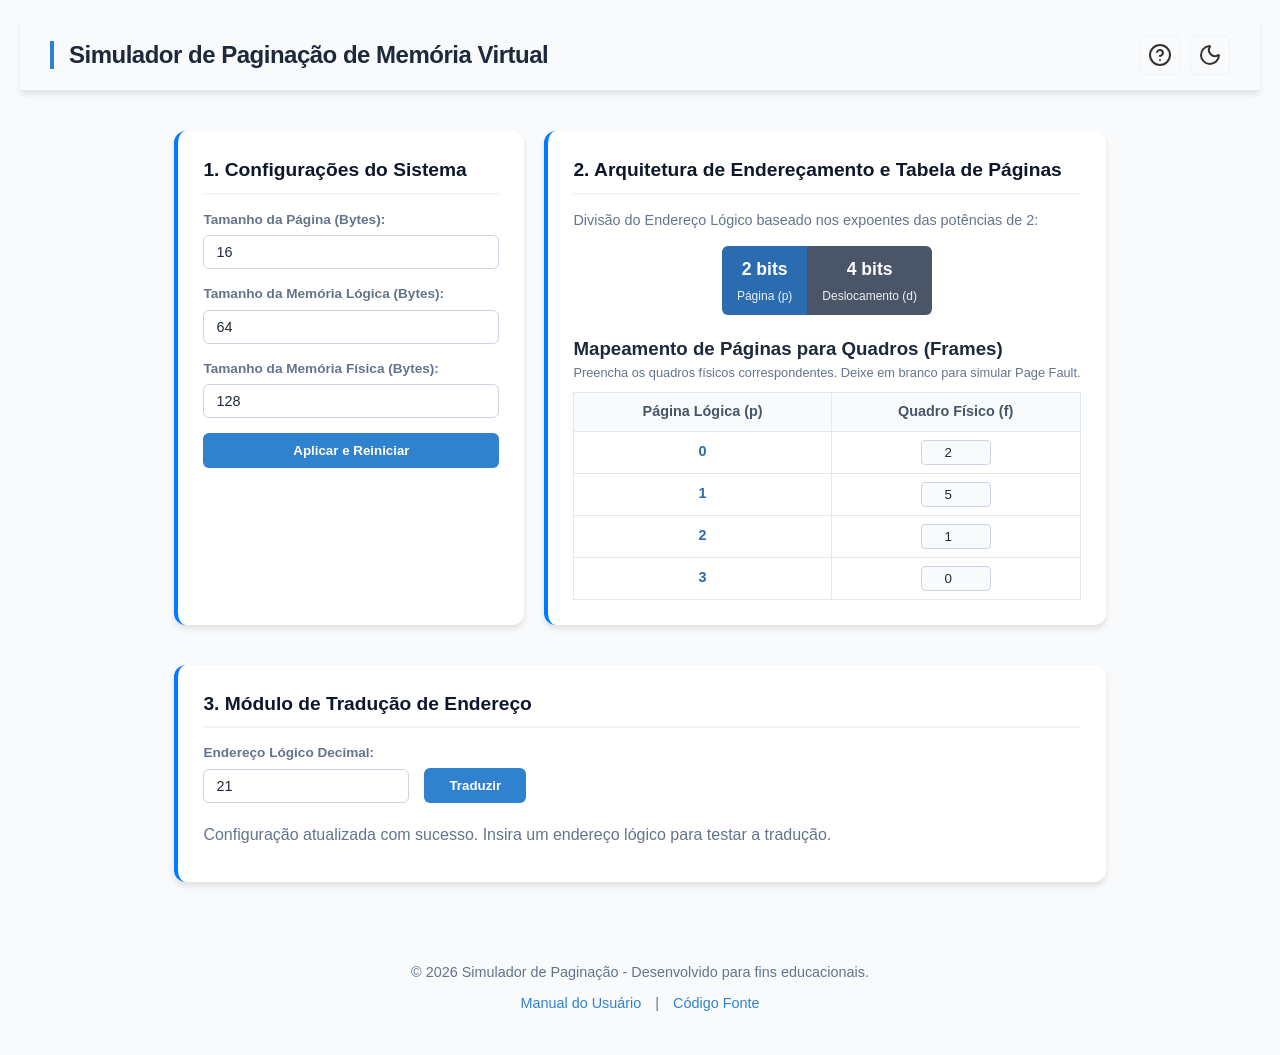
==== src/index.html @ 663d2875 "Melhorias visuais" ====
<!doctype html>
<html lang="pt-BR">
  <head>
    <meta charset="UTF-8" />
    <meta name="viewport" content="width=device-width, initial-scale=1.0" />
    <title>Simulador de Paginação de Memória Virtual</title>
    <link rel="stylesheet" href="style.css" />
  </head>
  <body>
    <header>
      <h1>Simulador de Paginação de Memória Virtual</h1>

      <div class="theme-toggle-container">
        <a href="ajuda.html" class="btn-theme" title="Como Funciona?">
          <svg
            xmlns="http://www.w3.org/2000/svg"
            width="24"
            height="24"
            viewBox="0 0 24 24"
            fill="none"
            stroke="currentColor"
            stroke-width="2"
            stroke-linecap="round"
            stroke-linejoin="round"
          >
            <circle cx="12" cy="12" r="10" />
            <path d="M9.09 9a3 3 0 0 1 5.83 1c0 2-3 3-3 3" />
            <path d="M12 17h.01" />
          </svg>
        </a>
        <button
          class="btn btn-theme"
          id="themeToggleBtn"
          onclick="toggleTheme()"
        >
          <svg
            xmlns="http://www.w3.org/2000/svg"
            width="24"
            height="24"
            viewBox="0 0 24 24"
            fill="none"
            stroke="currentColor"
            stroke-width="2"
            stroke-linecap="round"
            stroke-linejoin="round"
            class="lucide lucide-moon"
          >
            <path
              d="M20.985 12.486a9 9 0 1 1-9.473-9.472c.405-.022.617.46.402.803a6 6 0 0 0 8.268 8.268c.344-.215.825-.004.803.401"
            />
          </svg>
        </button>
      </div>
    </header>
    <div class="dashboard">
      <div class="card">
        <h2>1. Configurações do Sistema</h2>
        <div id="config-error" class="alert-error"></div>

        <div class="form-group">
          <label for="pageSize">Tamanho da Página (Bytes):</label>
          <input type="number" id="pageSize" value="16" />
        </div>
        <div class="form-group">
          <label for="logicSize">Tamanho da Memória Lógica (Bytes):</label>
          <input type="number" id="logicSize" value="64" />
        </div>
        <div class="form-group">
          <label for="physicalSize">Tamanho da Memória Física (Bytes):</label>
          <input type="number" id="physicalSize" value="128" />
        </div>
        <button class="btn" onclick="atualizarConfiguracoes()">
          Aplicar e Reiniciar
        </button>
      </div>

      <div class="card">
        <h2>2. Arquitetura de Endereçamento e Tabela de Páginas</h2>
        <p class="card-subtitle">
          Divisão do Endereço Lógico baseado nos expoentes das potências de 2:
        </p>

        <div class="bit-box-container">
          <div class="bit-chunk chunk-p" id="box-bits-p">
            <span id="label-bits-p">-</span> bits
            <span class="bit-label">Página (p)</span>
          </div>
          <div class="bit-chunk chunk-d" id="box-bits-d">
            <span id="label-bits-d">-</span> bits
            <span class="bit-label">Deslocamento (d)</span>
          </div>
        </div>

        <div class="table-container">
          <h3>Mapeamento de Páginas para Quadros (Frames)</h3>
          <p class="card-subtitle-small">
            Preencha os quadros físicos correspondentes. Deixe em branco para
            simular Page Fault.
          </p>
          <table id="page-table">
            <thead>
              <tr>
                <th>Página Lógica (p)</th>
                <th>Quadro Físico (f)</th>
              </tr>
            </thead>
            <tbody></tbody>
          </table>
        </div>
      </div>

      <div class="card full-width">
        <h2>3. Módulo de Tradução de Endereço</h2>
        <div class="translation-trigger">
          <div class="form-group mb-0">
            <label for="logicalAddressInput">Endereço Lógico Decimal:</label>
            <input type="number" id="logicalAddressInput" value="21" />
          </div>
          <button class="btn btn-auto" onclick="traduzirEndereco()">
            Traduzir
          </button>
        </div>

        <div id="translation-output">
          <p class="text-muted">
            Insira um endereço acima e clique em Traduzir para ver o fluxo passo
            a passo.
          </p>
        </div>
      </div>
    </div>

    <script src="app.js"></script>

    <script>
      function toggleTheme() {
        const body = document.body;
        const btn = document.getElementById("themeToggleBtn");

        body.classList.toggle("dark-mode");

        if (body.classList.contains("dark-mode")) {
          btn.innerHTML =
            '<svg xmlns="http://www.w3.org/2000/svg" width="24" height="24" viewBox="0 0 24 24" fill="none" stroke="currentColor" stroke-width="2" stroke-linecap="round" stroke-linejoin="round" class="lucide lucide-sun-icon lucide-sun"><circle cx="12" cy="12" r="4" /><path d="M12 2v2" /><path d="M12 20v2" /><path d="m4.93 4.93 1.41 1.41" /><path d="m17.66 17.66 1.41 1.41" /><path d="M2 12h2" /><path d="M20 12h2" /><path d="m6.34 17.66-1.41 1.41" /><path d="m19.07 4.93-1.41 1.41" /></svg>';
        } else {
          btn.innerHTML =
            '<svg xmlns="http://www.w3.org/2000/svg" width="24" height="24" viewBox="0 0 24 24" fill="none" stroke="currentColor" stroke-width="2" stroke-linecap="round" stroke-linejoin="round" class="lucide lucide-moon-icon lucide-moon"><path d="M20.985 12.486a9 9 0 1 1-9.473-9.472c.405-.022.617.46.402.803a6 6 0 0 0 8.268 8.268c.344-.215.825-.004.803.401" /></svg>';
        }
      }
    </script>
    <footer>
      <p>
        &copy; 2026 Simulador de Paginação - Desenvolvido para fins
        educacionais.
      </p>
      <div class="footer-links">
        <a href="ajuda.html">Manual do Usuário</a>
        <span>|</span>
        <a target="_blank" href="https://github.com/izalouyza/SimuladorMemoria"
          >Código Fonte</a
        >
      </div>
    </footer>
  </body>
</html>
---- src/style.css ----
:root {
  --bg-color: #f8fafc;
  --card-bg: #ffffff;
  --text-main: #1e293b;
  --text-muted: #64748b;
  --accent-color: #007bff;

  --logic-color: #2b6cb0;
  --physical-color: #2f855a;
  --offset-color: #4a5568;

  --border-radius: 8px;
  --border-style: 1px solid #e2e8f0;

  --header-title: #0f172a;
  --card-header-border: #f1f5f9;
  --input-border: #cbd5e1;
  --th-bg: #f8fafc;
  --th-text: #475569;
  --binary-bg: #f1f5f9;
  --btn-bg: #3182ce;
  --btn-hover: #2b6cb0;
  --btn-text: #ffffff;
}

body.dark-mode {
  --bg-color: #0b0f17;
  --card-bg: #141b27;
  --text-main: #cbd5e1;
  --text-muted: #64748b;
  --border-style: 1px solid #1e293b;

  --header-title: #e2e8f0;
  --card-header-border: #1e293b;
  --input-border: #2d3748;
  --th-bg: #141b27;
  --th-text: #64748b;
  --binary-bg: #0b0f17;

  --btn-bg: #2b6cb0;
  --btn-hover: #2c5282;
  --btn-text: #ffffff;

  --logic-color: #4a7bb0;
  --physical-color: #417a5a;
  --offset-color: #718096;
}

* {
  box-sizing: border-box;
  margin: 0;
  padding: 0;
  font-family: "Segoe UI", Tahoma, Geneva, Verdana, sans-serif;
  transition:
    background-color 0.3s ease,
    color 0.3s ease,
    border-color 0.3s ease;
}

body {
  background-color: var(--bg-color);
  color: var(--text-main);
  padding: 20px;
  line-height: 1.5;
}

header {
  display: flex;
  justify-content: space-between;
  align-items: center;
  padding: 15px 30px;
  background-color: #0b0f17;
  border-bottom: 2px solid var(--border-color);
  box-shadow: 0 4px 6px -1px rgba(0, 0, 0, 0.1);
  position: sticky;
  top: 0;
  z-index: 1000;
  margin-bottom: 40px;
}

header h1 {
  margin: 0;
  font-size: 1.5rem;
  color: var(--text-main);
  white-space: nowrap;

  border-left: 4px solid var(--btn-bg);
  padding-left: 15px;
}
body:not(.dark-mode) header {
  background-color: #f8fafc;
  border-bottom: 1px solid rgba(0, 0, 0, 0.08);
}

h1 {
  font-size: 1.8rem;
  font-weight: 700;
  color: var(--header-title);
  margin: 0;
  letter-spacing: -0.5px;
  line-height: 1.2;
}

header p {
  color: var(--text-muted);
  font-size: 0.95rem;
}

.theme-toggle-container {
  margin: 0;
  display: flex;
  align-items: center;
}

.btn-theme {
  width: auto !important;
  background-color: #f8fafc !important;
  border: 1px solid #f0f2f4 !important;
  color: #333333 !important;
  padding: 8px;
  border-radius: 6px;
  cursor: pointer;
  display: flex;
  align-items: center;
  justify-content: center;
}

.btn-theme:hover {
  background-color: #f1f5f9 !important;
  border-color: #94a3b8 !important;
  color: #1e293b !important;
}

body.dark-mode .btn-theme {
  background-color: transparent !important;
  border: var(--border-style) !important;
  color: var(--text-main) !important;
}

body.dark-mode .btn-theme:hover {
  background-color: rgba(255, 255, 255, 0.1) !important;
  border-color: var(--text-muted) !important;
}

.dashboard {
  display: grid;
  grid-template-columns: 1fr;
  gap: 20px;
  max-width: 1300px;
  margin: 0 auto;
}

@media (min-width: 900px) {
  .dashboard {
    grid-template-columns: 350px 1fr;
  }
  .full-width {
    grid-column: span 2;
  }
}

.card {
  background: var(--card-bg);
  padding: 25px;
  border-radius: 12px;
  margin-bottom: 20px;
  box-shadow: 0 4px 6px rgba(0, 0, 0, 0.1);
  border-left: 4px solid var(--accent-color);
}
.card:hover {
  box-shadow: 0 8px 15px rgba(0, 0, 0, 0.1);
}

.card h2 {
  font-size: 1.2rem;
  margin-bottom: 15px;
  color: var(--header-title);
  border-bottom: 2px solid var(--card-header-border);
  padding-bottom: 8px;
}

.card-subtitle {
  font-size: 0.9rem;
  color: var(--text-muted);
  margin-bottom: 10px;
}

.card-subtitle-small {
  font-size: 0.8rem;
  color: var(--text-muted);
  margin-bottom: 8px;
}

.form-group {
  margin-bottom: 15px;
}

.form-group label {
  display: block;
  font-weight: 600;
  font-size: 0.85rem;
  margin-bottom: 5px;
  color: var(--text-muted);
}

.form-group input {
  width: 100%;
  padding: 8px 12px;
  border: 1px solid var(--input-border);
  background-color: var(--card-bg);
  color: var(--text-main);
  border-radius: 6px;
  font-size: 0.9rem;
}

.mb-0 {
  margin-bottom: 0;
}

.btn {
  display: inline-block;
  width: 100%;
  background-color: var(--btn-bg);
  color: var(--btn-text);
  padding: 10px;
  border: none;
  border-radius: 6px;
  font-weight: 600;
  cursor: pointer;
  transition: background 0.2s;
  text-align: center;
}

.btn:hover {
  background-color: var(--btn-hover);
}

.btn-auto {
  width: auto;
  padding: 10px 25px;
}

.bit-box-container {
  display: flex;
  justify-content: center;
  align-items: center;
  margin: 15px 0;
  font-family: monospace;
}

.bit-chunk {
  padding: 10px 15px;
  color: white;
  font-weight: bold;
  text-align: center;
  font-size: 1.1rem;
}

.chunk-p {
  background-color: var(--logic-color);
  border-radius: 6px 0 0 6px;
}

.chunk-d {
  background-color: var(--offset-color);
  border-radius: 0 6px 6px 0;
}

.bit-label {
  font-size: 0.75rem;
  display: block;
  margin-top: 4px;
  font-weight: normal;
  opacity: 0.9;
}

.table-container {
  margin-top: 20px;
}

table {
  width: 100%;
  border-collapse: collapse;
  margin-top: 10px;
  font-size: 0.9rem;
}

th,
td {
  border: var(--border-style);
  padding: 8px 12px;
  text-align: center;
}

th {
  background-color: var(--th-bg);
  color: var(--th-text);
  font-weight: 600;
}

.input-frame {
  width: 70px;
  padding: 4px;
  text-align: center;
  border: 1px solid var(--input-border);
  background-color: var(--bg-color);
  color: var(--text-main);
  border-radius: 4px;
}

.translation-trigger {
  display: flex;
  gap: 15px;
  align-items: flex-end;
  margin-bottom: 20px;
  max-width: 500px;
}

.step {
  margin-bottom: 12px;
  padding-left: 15px;
  border-left: 3px solid var(--input-border);
}

.step-title {
  font-weight: 600;
  color: var(--header-title);
  margin-bottom: 2px;
}

.step-desc {
  font-size: 0.9rem;
  color: var(--text-muted);
}

.highlight-p {
  color: var(--logic-color);
  font-weight: bold;
}

.highlight-d {
  color: var(--offset-color);
  font-weight: bold;
}

.highlight-f {
  color: var(--physical-color);
  font-weight: bold;
}

.binary-display {
  font-family: monospace;
  letter-spacing: 2px;
  font-size: 1.2rem;
  background: var(--binary-bg);
  padding: 8px;
  border-radius: 6px;
  display: inline-block;
  margin: 5px 0;
}

.alert-error {
  background-color: #fee2e2;
  color: #991b1b;
  padding: 10px;
  border-radius: 6px;
  margin-bottom: 15px;
  font-size: 0.85rem;
  display: none;
}

.text-muted {
  color: var(--text-muted);
}

.manual-title {
  text-align: center;
  font-size: 2rem;
  color: var(--header-title);
  margin-top: 20px;
  margin-bottom: 30px;
  padding-bottom: 10px;
  border-bottom: 3px solid var(--btn-bg);
  display: inline-block;
  width: 100%;
}

.manual-title::after {
  content: "";
  position: absolute;
  bottom: 0;
  left: 50%;
  transform: translateX(-50%);
  width: 80px;
  height: 4px;
  background-color: var(--btn-bg);
  border-radius: 2px;
}

.card ul,
.card ol {
  margin: 15px 0;
  padding-left: 25px;
}

.card li {
  margin-bottom: 10px;
  color: var(--text-main);
  line-height: 1.6;
}

.card li strong {
  color: var(--logic-color);
}

.card p {
  margin-bottom: 10px;
}

.theme-toggle-container {
  display: flex;
  gap: 10px;
  align-items: center;
}

.theme-toggle-container a.btn-theme,
.theme-toggle-container button.btn-theme {
  width: 40px !important;
  height: 40px !important;
  padding: 0 !important;
  display: flex;
  align-items: center;
  justify-content: center;
  border-radius: 6px;
  cursor: pointer;
  background-color: #f0f2f4;
  border: 1px solid #cbd5e1;
  color: #333333;
  transition: all 0.2s;
}

.theme-toggle-container a.btn-theme:hover,
.theme-toggle-container button.btn-theme:hover {
  background-color: #e2e8f0;
  border-color: #94a3b8;
}

body.dark-mode .theme-toggle-container a.btn-theme,
body.dark-mode .theme-toggle-container button.btn-theme {
  background-color: transparent;
  border: 1px solid #1e293b;
  color: #cbd5e1;
}

footer {
  margin-top: 40px;
  padding: 20px;
  text-align: center;
  border-top: 1px solid var(--border-color);
  color: var(--text-muted);
  font-size: 0.9rem;
}

.footer-links {
  margin-top: 10px;
}

.footer-links a {
  color: var(--btn-bg);
  text-decoration: none;
  margin: 0 10px;
}

.footer-links a:hover {
  text-decoration: underline;
}

body {
  display: flex;
  flex-direction: column;
  min-height: 100vh;
}

.dashboard {
  flex: 1;
}
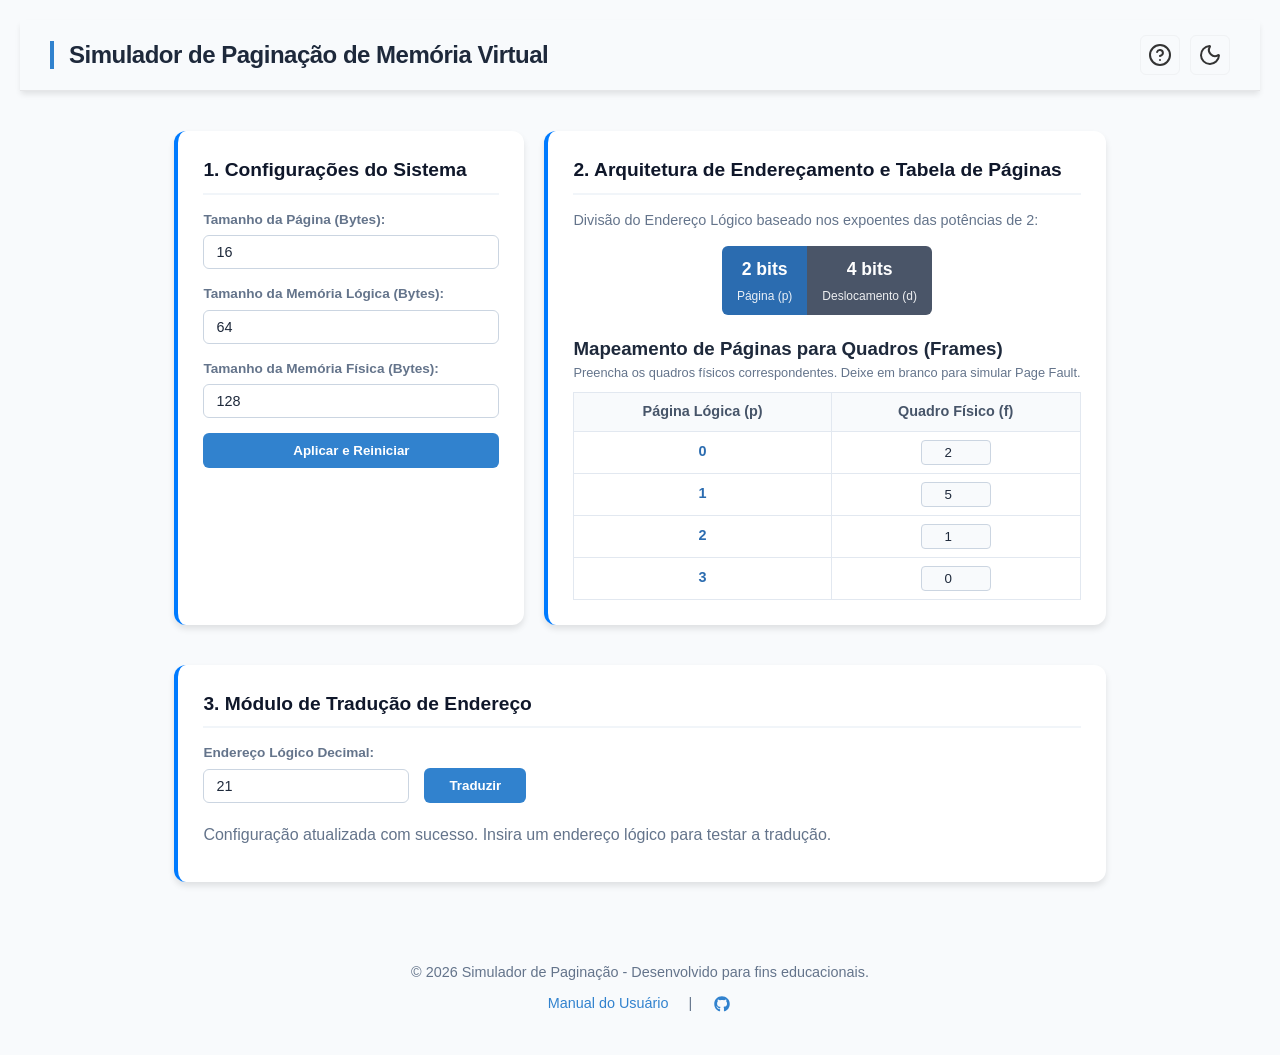
==== commit 030c547a: "Organiza o código e adiciona svg para o github" ====
--- a/src/index.html
+++ b/src/index.html
@@ -132,22 +132,33 @@
 
     <script src="app.js"></script>
 
-    <script>
-      function toggleTheme() {
-        const body = document.body;
-        const btn = document.getElementById("themeToggleBtn");
+   <script>
+  if (localStorage.getItem("dark-mode") === "true") {
+    document.body.classList.add("dark-mode");
+    updateButtonIcon(true);
+  }
 
-        body.classList.toggle("dark-mode");
+  function toggleTheme() {
+    const body = document.body;
+    body.classList.toggle("dark-mode");
 
-        if (body.classList.contains("dark-mode")) {
-          btn.innerHTML =
-            '<svg xmlns="http://www.w3.org/2000/svg" width="24" height="24" viewBox="0 0 24 24" fill="none" stroke="currentColor" stroke-width="2" stroke-linecap="round" stroke-linejoin="round" class="lucide lucide-sun-icon lucide-sun"><circle cx="12" cy="12" r="4" /><path d="M12 2v2" /><path d="M12 20v2" /><path d="m4.93 4.93 1.41 1.41" /><path d="m17.66 17.66 1.41 1.41" /><path d="M2 12h2" /><path d="M20 12h2" /><path d="m6.34 17.66-1.41 1.41" /><path d="m19.07 4.93-1.41 1.41" /></svg>';
-        } else {
-          btn.innerHTML =
-            '<svg xmlns="http://www.w3.org/2000/svg" width="24" height="24" viewBox="0 0 24 24" fill="none" stroke="currentColor" stroke-width="2" stroke-linecap="round" stroke-linejoin="round" class="lucide lucide-moon-icon lucide-moon"><path d="M20.985 12.486a9 9 0 1 1-9.473-9.472c.405-.022.617.46.402.803a6 6 0 0 0 8.268 8.268c.344-.215.825-.004.803.401" /></svg>';
-        }
-      }
-    </script>
+    const isDark = body.classList.contains("dark-mode");
+    localStorage.setItem("dark-mode", isDark);
+
+    updateButtonIcon(isDark);
+  }
+
+  function updateButtonIcon(isDark) {
+    const btn = document.getElementById("themeToggleBtn");
+    if (!btn) return; 
+
+    if (isDark) {
+      btn.innerHTML = '<svg xmlns="http://www.w3.org/2000/svg" width="24" height="24" viewBox="0 0 24 24" fill="none" stroke="currentColor" stroke-width="2" stroke-linecap="round" stroke-linejoin="round" class="lucide lucide-sun"><circle cx="12" cy="12" r="4" /><path d="M12 2v2" /><path d="M12 20v2" /><path d="m4.93 4.93 1.41 1.41" /><path d="m17.66 17.66 1.41 1.41" /><path d="M2 12h2" /><path d="M20 12h2" /><path d="m6.34 17.66-1.41 1.41" /><path d="m19.07 4.93-1.41 1.41" /></svg>';
+    } else {
+      btn.innerHTML = '<svg xmlns="http://www.w3.org/2000/svg" width="24" height="24" viewBox="0 0 24 24" fill="none" stroke="currentColor" stroke-width="2" stroke-linecap="round" stroke-linejoin="round" class="lucide lucide-moon"><path d="M20.985 12.486a9 9 0 1 1-9.473-9.472c.405-.022.617.46.402.803a6 6 0 0 0 8.268 8.268c.344-.215.825-.004.803.401" /></svg>';
+    }
+  }
+</script>
     <footer>
       <p>
         &copy; 2026 Simulador de Paginação - Desenvolvido para fins
@@ -157,7 +168,7 @@
         <a href="ajuda.html">Manual do Usuário</a>
         <span>|</span>
         <a target="_blank" href="https://github.com/izalouyza/SimuladorMemoria"
-          >Código Fonte</a
+          ><svg xmlns="http://www.w3.org/2000/svg" viewBox="0 0 640 640"><!--!Font Awesome Free v7.2.0 by @fontawesome - https://fontawesome.com License - https://fontawesome.com/license/free Copyright 2026 Fonticons, Inc.--><path d="M237.9 461.4C237.9 463.4 235.6 465 232.7 465C229.4 465.3 227.1 463.7 227.1 461.4C227.1 459.4 229.4 457.8 232.3 457.8C235.3 457.5 237.9 459.1 237.9 461.4zM206.8 456.9C206.1 458.9 208.1 461.2 211.1 461.8C213.7 462.8 216.7 461.8 217.3 459.8C217.9 457.8 216 455.5 213 454.6C210.4 453.9 207.5 454.9 206.8 456.9zM251 455.2C248.1 455.9 246.1 457.8 246.4 460.1C246.7 462.1 249.3 463.4 252.3 462.7C255.2 462 257.2 460.1 256.9 458.1C256.6 456.2 253.9 454.9 251 455.2zM316.8 72C178.1 72 72 177.3 72 316C72 426.9 141.8 521.8 241.5 555.2C254.3 557.5 258.8 549.6 258.8 543.1C258.8 536.9 258.5 502.7 258.5 481.7C258.5 481.7 188.5 496.7 173.8 451.9C173.8 451.9 162.4 422.8 146 415.3C146 415.3 123.1 399.6 147.6 399.9C147.6 399.9 172.5 401.9 186.2 425.7C208.1 464.3 244.8 453.2 259.1 446.6C261.4 430.6 267.9 419.5 275.1 412.9C219.2 406.7 162.8 398.6 162.8 302.4C162.8 274.9 170.4 261.1 186.4 243.5C183.8 237 175.3 210.2 189 175.6C209.9 169.1 258 202.6 258 202.6C278 197 299.5 194.1 320.8 194.1C342.1 194.1 363.6 197 383.6 202.6C383.6 202.6 431.7 169 452.6 175.6C466.3 210.3 457.8 237 455.2 243.5C471.2 261.2 481 275 481 302.4C481 398.9 422.1 406.6 366.2 412.9C375.4 420.8 383.2 435.8 383.2 459.3C383.2 493 382.9 534.7 382.9 542.9C382.9 549.4 387.5 557.3 400.2 555C500.2 521.8 568 426.9 568 316C568 177.3 455.5 72 316.8 72zM169.2 416.9C167.9 417.9 168.2 420.2 169.9 422.1C171.5 423.7 173.8 424.4 175.1 423.1C176.4 422.1 176.1 419.8 174.4 417.9C172.8 416.3 170.5 415.6 169.2 416.9zM158.4 408.8C157.7 410.1 158.7 411.7 160.7 412.7C162.3 413.7 164.3 413.4 165 412C165.7 410.7 164.7 409.1 162.7 408.1C160.7 407.5 159.1 407.8 158.4 408.8zM190.8 444.4C189.2 445.7 189.8 448.7 192.1 450.6C194.4 452.9 197.3 453.2 198.6 451.6C199.9 450.3 199.3 447.3 197.3 445.4C195.1 443.1 192.1 442.8 190.8 444.4zM179.4 429.7C177.8 430.7 177.8 433.3 179.4 435.6C181 437.9 183.7 438.9 185 437.9C186.6 436.6 186.6 434 185 431.7C183.6 429.4 181 428.4 179.4 429.7z"/></svg></a
         >
       </div>
     </footer>
--- a/src/style.css
+++ b/src/style.css
@@ -43,7 +43,7 @@
 
   --logic-color: #4a7bb0;
   --physical-color: #417a5a;
-  --offset-color: #718096;
+  --offset-color: #2a4167;
 }
 
 * {
@@ -380,21 +380,9 @@
   margin-top: 20px;
   margin-bottom: 30px;
   padding-bottom: 10px;
-  border-bottom: 3px solid var(--btn-bg);
+  border-bottom: 5px solid var(--btn-bg);
   display: inline-block;
   width: 100%;
-}
-
-.manual-title::after {
-  content: "";
-  position: absolute;
-  bottom: 0;
-  left: 50%;
-  transform: translateX(-50%);
-  width: 80px;
-  height: 4px;
-  background-color: var(--btn-bg);
-  border-radius: 2px;
 }
 
 .card ul,
@@ -484,3 +472,112 @@
 .dashboard {
   flex: 1;
 }
+
+.manual-layout {
+  max-width: 800px;
+  margin: 20px auto;
+  display: flex;
+  flex-direction: column;
+  gap: 20px;
+}
+
+@media (max-width: 768px) {
+  body {
+    padding: 10px;
+  }
+
+  header {
+    flex-direction: column !important;
+    gap: 15px !important;
+    padding: 15px !important;
+    text-align: center !important;
+  }
+
+  header h1 {
+    white-space: normal !important; /* Permite que o título quebre linha no celular */
+    font-size: 1.2rem !important;
+    border-left: none !important;
+    border-bottom: 3px solid var(--btn-bg) !important;
+    padding-left: 0 !important;
+    padding-bottom: 8px !important;
+  }
+
+  .dashboard {
+    display: flex;
+    flex-direction: column;
+    gap: 15px;
+  }
+
+  .card {
+    padding: 15px;
+    margin-bottom: 0;
+  }
+
+  .translation-trigger {
+    flex-direction: column;
+    align-items: stretch;
+    gap: 10px;
+    max-width: 100%;
+  }
+
+  .btn-auto {
+    width: 100%;
+  }
+
+  .table-container {
+    overflow-x: auto;
+    width: 100%;
+    -webkit-overflow-scrolling: touch;
+  }
+
+  .bit-box-container {
+    flex-wrap: wrap;
+  }
+
+  .bit-chunk {
+    flex: 1 1 120px;
+  }
+  
+  .chunk-p {
+    border-radius: 6px 6px 0 0;
+  }
+  
+  .chunk-d {
+    border-radius: 0 0 6px 6px;
+  }
+
+  .manual-layout {
+    padding: 0 15px !important;
+    margin-top: 10px !important;
+  }
+
+  .manual-title {
+    font-size: 1.6rem !important;
+    width: 100% !important;
+  }
+}
+
+.footer-links {
+  display: flex;
+  align-items: center;
+  justify-content: center;
+  gap: 10px;
+}
+
+.footer-links a {
+  display: inline-flex;
+  align-items: center;
+}
+
+.footer-links a svg {
+  width: 20px;
+  height: 20px;
+  fill: var(--btn-bg);
+  vertical-align: middle;
+  transition: transform 0.2s ease, fill 0.2s ease;
+}
+
+.footer-links a:hover svg {
+  fill: var(--btn-hover);
+  transform: scale(1.1);
+}
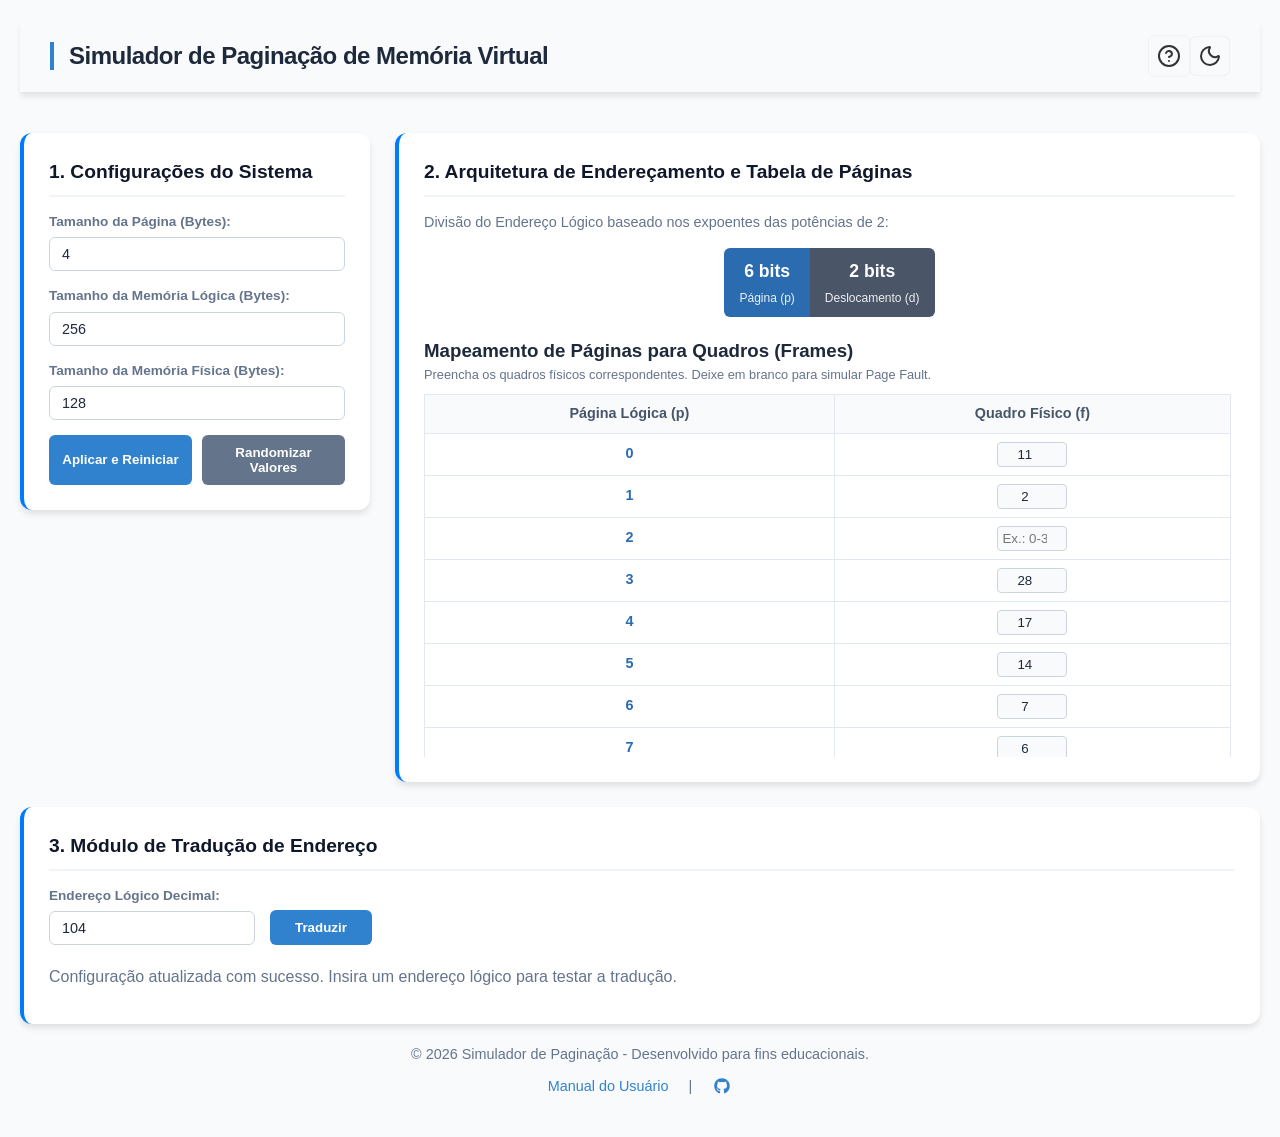
==== commit 43ed80a6: "Melhora visual" ====
--- a/src/index.html
+++ b/src/index.html
@@ -31,6 +31,7 @@
         <button
           class="btn btn-theme"
           id="themeToggleBtn"
+          title="Alternar Tema"
           onclick="toggleTheme()"
         >
           <svg
@@ -69,9 +70,14 @@
           <label for="physicalSize">Tamanho da Memória Física (Bytes):</label>
           <input type="number" id="physicalSize" value="128" />
         </div>
-        <button class="btn" onclick="atualizarConfiguracoes()">
-          Aplicar e Reiniciar
-        </button>
+        <div class="config-actions" style="display: flex; gap: 10px; margin-top: 15px;">
+  <button class="btn" onclick="atualizarConfiguracoes()" style="flex: 1; margin: 0;">
+    Aplicar e Reiniciar
+  </button>
+  <button class="btn btn-secondary" onclick="init()" style="flex: 1; margin: 0; background-color: #64748b;">
+    Randomizar Valores
+  </button>
+</div>
       </div>
 
       <div class="card">
--- a/src/style.css
+++ b/src/style.css
@@ -62,6 +62,9 @@
   color: var(--text-main);
   padding: 20px;
   line-height: 1.5;
+  display: flex;
+  flex-direction: column;
+  min-height: 100vh;
 }
 
 header {
@@ -83,10 +86,10 @@
   font-size: 1.5rem;
   color: var(--text-main);
   white-space: nowrap;
-
   border-left: 4px solid var(--btn-bg);
   padding-left: 15px;
 }
+
 body:not(.dark-mode) header {
   background-color: #f8fafc;
   border-bottom: 1px solid rgba(0, 0, 0, 0.08);
@@ -142,31 +145,25 @@
   border-color: var(--text-muted) !important;
 }
 
+/* Layout Estrutural Padrão (Mobile First) */
 .dashboard {
-  display: grid;
-  grid-template-columns: 1fr;
-  gap: 20px;
+  display: flex;
+  flex-direction: column;
+  gap: 25px;
   max-width: 1300px;
   margin: 0 auto;
-}
-
-@media (min-width: 900px) {
-  .dashboard {
-    grid-template-columns: 350px 1fr;
-  }
-  .full-width {
-    grid-column: span 2;
-  }
+  width: 100%;
 }
 
 .card {
   background: var(--card-bg);
   padding: 25px;
   border-radius: 12px;
-  margin-bottom: 20px;
   box-shadow: 0 4px 6px rgba(0, 0, 0, 0.1);
   border-left: 4px solid var(--accent-color);
-}
+  width: 100%;
+}
+
 .card:hover {
   box-shadow: 0 8px 15px rgba(0, 0, 0, 0.1);
 }
@@ -276,6 +273,9 @@
 
 .table-container {
   margin-top: 20px;
+  max-height: 420px; 
+  overflow-y: auto;   
+  padding-right: 4px;
 }
 
 table {
@@ -285,8 +285,7 @@
   font-size: 0.9rem;
 }
 
-th,
-td {
+th, td {
   border: var(--border-style);
   padding: 8px 12px;
   text-align: center;
@@ -296,6 +295,9 @@
   background-color: var(--th-bg);
   color: var(--th-text);
   font-weight: 600;
+  position: sticky; 
+  top: 0;
+  z-index: 10;
 }
 
 .input-frame {
@@ -385,8 +387,7 @@
   width: 100%;
 }
 
-.card ul,
-.card ol {
+.card ul, .card ol {
   margin: 15px 0;
   padding-left: 25px;
 }
@@ -405,13 +406,6 @@
   margin-bottom: 10px;
 }
 
-.theme-toggle-container {
-  display: flex;
-  gap: 10px;
-  align-items: center;
-}
-
-.theme-toggle-container a.btn-theme,
 .theme-toggle-container button.btn-theme {
   width: 40px !important;
   height: 40px !important;
@@ -427,13 +421,6 @@
   transition: all 0.2s;
 }
 
-.theme-toggle-container a.btn-theme:hover,
-.theme-toggle-container button.btn-theme:hover {
-  background-color: #e2e8f0;
-  border-color: #94a3b8;
-}
-
-body.dark-mode .theme-toggle-container a.btn-theme,
 body.dark-mode .theme-toggle-container button.btn-theme {
   background-color: transparent;
   border: 1px solid #1e293b;
@@ -441,130 +428,27 @@
 }
 
 footer {
-  margin-top: 40px;
+  margin-top: auto;
   padding: 20px;
   text-align: center;
   border-top: 1px solid var(--border-color);
   color: var(--text-muted);
   font-size: 0.9rem;
+  width: 100%;
 }
 
 .footer-links {
   margin-top: 10px;
+  display: flex;
+  align-items: center;
+  justify-content: center;
+  gap: 10px;
 }
 
 .footer-links a {
   color: var(--btn-bg);
   text-decoration: none;
   margin: 0 10px;
-}
-
-.footer-links a:hover {
-  text-decoration: underline;
-}
-
-body {
-  display: flex;
-  flex-direction: column;
-  min-height: 100vh;
-}
-
-.dashboard {
-  flex: 1;
-}
-
-.manual-layout {
-  max-width: 800px;
-  margin: 20px auto;
-  display: flex;
-  flex-direction: column;
-  gap: 20px;
-}
-
-@media (max-width: 768px) {
-  body {
-    padding: 10px;
-  }
-
-  header {
-    flex-direction: column !important;
-    gap: 15px !important;
-    padding: 15px !important;
-    text-align: center !important;
-  }
-
-  header h1 {
-    white-space: normal !important; /* Permite que o título quebre linha no celular */
-    font-size: 1.2rem !important;
-    border-left: none !important;
-    border-bottom: 3px solid var(--btn-bg) !important;
-    padding-left: 0 !important;
-    padding-bottom: 8px !important;
-  }
-
-  .dashboard {
-    display: flex;
-    flex-direction: column;
-    gap: 15px;
-  }
-
-  .card {
-    padding: 15px;
-    margin-bottom: 0;
-  }
-
-  .translation-trigger {
-    flex-direction: column;
-    align-items: stretch;
-    gap: 10px;
-    max-width: 100%;
-  }
-
-  .btn-auto {
-    width: 100%;
-  }
-
-  .table-container {
-    overflow-x: auto;
-    width: 100%;
-    -webkit-overflow-scrolling: touch;
-  }
-
-  .bit-box-container {
-    flex-wrap: wrap;
-  }
-
-  .bit-chunk {
-    flex: 1 1 120px;
-  }
-  
-  .chunk-p {
-    border-radius: 6px 6px 0 0;
-  }
-  
-  .chunk-d {
-    border-radius: 0 0 6px 6px;
-  }
-
-  .manual-layout {
-    padding: 0 15px !important;
-    margin-top: 10px !important;
-  }
-
-  .manual-title {
-    font-size: 1.6rem !important;
-    width: 100% !important;
-  }
-}
-
-.footer-links {
-  display: flex;
-  align-items: center;
-  justify-content: center;
-  gap: 10px;
-}
-
-.footer-links a {
   display: inline-flex;
   align-items: center;
 }
@@ -580,4 +464,128 @@
 .footer-links a:hover svg {
   fill: var(--btn-hover);
   transform: scale(1.1);
+}
+
+/* CORREÇÃO AQUI: Alinhando a largura do layout do Manual de Ajuda com a do Dashboard principal */
+.manual-layout {
+  max-width: 1300px; /* Alterado de 800px para 1300px para casar perfeito */
+  margin: 0 auto;
+  display: flex;
+  flex-direction: column;
+  gap: 25px;
+  width: 100%;
+}
+
+/* Customização de Scrollbar */
+.table-container::-webkit-scrollbar {
+  width: 8px;              
+  height: 8px;              
+}
+.table-container::-webkit-scrollbar-track {
+  background: var(--card-bg); 
+  border-radius: 10px;
+}
+.table-container::-webkit-scrollbar-thumb {
+  background-color: var(--input-border); 
+  border-radius: 10px;                  
+  border: 2px solid var(--card-bg);    
+}
+.table-container {
+  scrollbar-width: thin;
+  scrollbar-color: var(--input-border) var(--card-bg);
+}
+
+/* ==========================================================================
+   COMPUTADOR (ALINHAMENTO LADO A LADO CORRIGIDO EM >= 900px)
+   ========================================================================== */
+@media (min-width: 900px) {
+  .dashboard {
+    display: grid !important;
+    grid-template-columns: 350px 1fr !important;
+    gap: 25px !important;
+  }
+
+  .dashboard > .card:nth-child(1) {
+    grid-column: 1 !important;
+    grid-row: 1 !important;
+    align-self: start !important; 
+  }
+
+  .dashboard > .card:nth-child(2) {
+    grid-column: 2 !important;
+    grid-row: 1 !important;
+    width: 100% !important;
+  }
+
+  .dashboard > .card:nth-child(3) {
+    grid-column: 1 / span 2 !important;
+    grid-row: 2 !important;
+    width: 100% !important;
+  }
+}
+
+/* ==========================================================================
+   CELULAR (RESETS FLUIDOS - MOBILE < 768px)
+   ========================================================================== */
+@media (max-width: 768px) {
+  body {
+    padding: 10px;
+    display: block;
+    overflow-x: hidden;
+  }
+
+  header {
+    flex-direction: column !important;
+    gap: 15px !important;
+    padding: 15px !important;
+    text-align: center !important;
+  }
+
+  header h1 {
+    white-space: normal !important;
+    font-size: 1.2rem !important;
+    border-left: none !important;
+    border-bottom: 3px solid var(--btn-bg) !important;
+    padding-left: 0 !important;
+    padding-bottom: 8px !important;
+  }
+
+  .dashboard, .manual-layout {
+    display: flex !important;
+    flex-direction: column !important;
+    gap: 15px !important;
+    padding: 0 5px !important;
+  }
+
+  .card {
+    padding: 15px !important;
+    min-height: auto !important;
+  }
+
+  .translation-trigger {
+    flex-direction: column;
+    align-items: stretch;
+    gap: 10px;
+    max-width: 100%;
+  }
+
+  .table-container {
+    overflow-x: auto;
+    width: 100%;
+    -webkit-overflow-scrolling: touch;
+    max-height: none; 
+  }
+
+  .bit-box-container {
+    flex-wrap: wrap;
+  }
+  .bit-chunk {
+    flex: 1 1 120px;
+  }
+  .chunk-p { border-radius: 6px 6px 0 0; }
+  .chunk-d { border-radius: 0 0 6px 6px; }
+
+  .manual-title {
+    font-size: 1.6rem !important;
+  }
 }
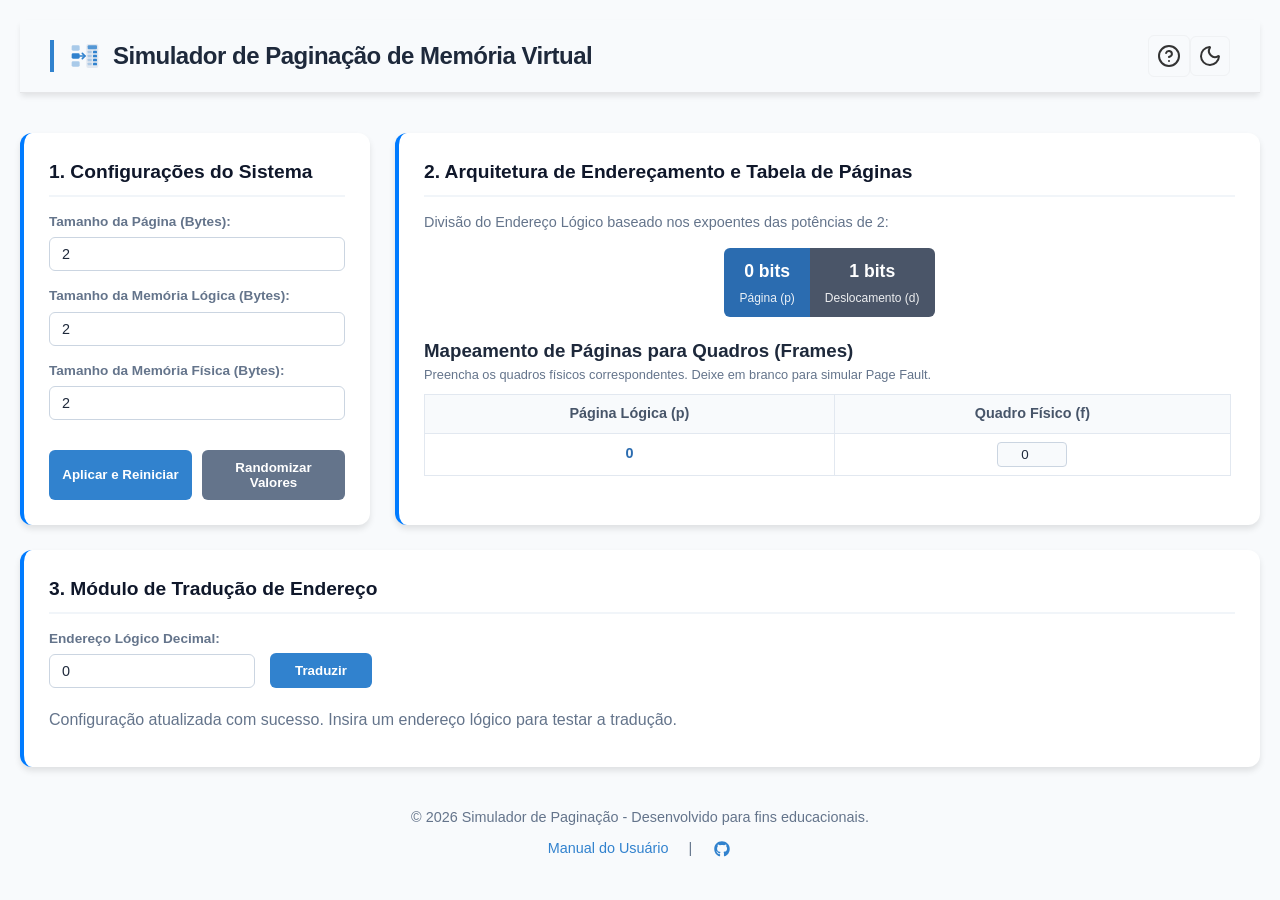
==== commit 1d7ddcd7: "Atualiza identidade visual, animações e manual do sistema" ====
--- a/src/index.html
+++ b/src/index.html
@@ -1,14 +1,57 @@
 <!doctype html>
 <html lang="pt-BR">
+ <!doctype html>
+<html lang="pt-BR">
   <head>
-    <meta charset="UTF-8" />
-    <meta name="viewport" content="width=device-width, initial-scale=1.0" />
-    <title>Simulador de Paginação de Memória Virtual</title>
-    <link rel="stylesheet" href="style.css" />
-  </head>
+  <meta charset="UTF-8" />
+  <meta name="viewport" content="width=device-width, initial-scale=1.0" />
+  <title>Simulador de Paginação de Memória Virtual</title>
+  
+  <link rel="stylesheet" href="style.css" />
+
+  <link rel="icon" type="image/svg+xml" href="data:image/svg+xml,%3Csvg xmlns='http://www.w3.org/2000/svg' viewBox='0 0 48 48' width='48' height='48'%3E%3Cstyle%3E:root%7B--icon-accent:%233182ce;--icon-muted:%23e2e8f0%7D@media(prefers-color-scheme:dark)%7B:root%7B--icon-accent:%2363b3ed;--icon-muted:%232d3748%7D%7D.accent%7Bfill:var(--icon-accent)%7D.muted%7Bfill:var(--icon-muted)%7D.arrow-stroke%7Bstroke:var(--icon-accent);stroke-width:2.5;stroke-linecap:round;stroke-linejoin:round;fill:none%7D%3C/style%3E%3Crect x='4' y='8' width='12' height='8' rx='2' class='accent' opacity='0.4'/%3E%3Crect x='4' y='32' width='12' height='8' rx='2' class='accent' opacity='0.4'/%3E%3Crect x='4' y='20' width='12' height='8' rx='2' class='accent'/%3E%3Cpath d='M16 24 h8' class='arrow-stroke'/%3E%3Cpath d='M20 20 l4 4 l-4 4' class='arrow-stroke'/%3E%3Crect x='26' y='6' width='18' height='36' rx='3' class='muted'/%3E%3Crect x='28' y='8' width='14' height='6' rx='1.5' class='accent' opacity='0.8'/%3E%3Crect x='28' y='16' width='6' height='4' rx='1' class='accent' opacity='0.3'/%3E%3Crect x='36' y='16' width='6' height='4' rx='1' class='accent'/%3E%3Crect x='28' y='22' width='6' height='4' rx='1' class='accent' opacity='0.3'/%3E%3Crect x='36' y='22' width='6' height='4' rx='1' class='accent'/%3E%3Crect x='28' y='28' width='6' height='4' rx='1' class='accent' opacity='0.3'/%3E%3Crect x='36' y='28' width='6' height='4' rx='1' class='accent'/%3E%3Crect x='28' y='34' width='6' height='4' rx='1' class='accent' opacity='0.3'/%3E%3Crect x='36' y='34' width='6' height='4' rx='1' class='accent'/%3E%3C/svg%3E" />
+</head>
+  <body>
   <body>
     <header>
-      <h1>Simulador de Paginação de Memória Virtual</h1>
+      
+      <h1>
+  <svg xmlns="http://www.w3.org/2000/svg" viewBox="0 0 48 48" class="header-icon">
+    <defs>
+      <style>
+        :root {
+          --icon-accent: #3182ce;
+          --icon-muted: #e2e8f0;
+        }
+        @media (prefers-color-scheme: dark) {
+          :root {
+            --icon-accent: #63b3ed;
+            --icon-muted: #2d3748;
+          }
+        }
+        .accent { fill: var(--icon-accent); }
+        .muted { fill: var(--icon-muted); }
+        .arrow-stroke { stroke: var(--icon-accent); stroke-width: 2.5; stroke-linecap: round; stroke-linejoin: round; fill: none; }
+      </style>
+    </defs>
+    <rect x="4" y="8" width="12" height="8" rx="2" class="accent" opacity="0.4" />
+    <rect x="4" y="32" width="12" height="8" rx="2" class="accent" opacity="0.4" />
+    <rect x="4" y="20" width="12" height="8" rx="2" class="accent" />
+    <path d="M16 24 h8" class="arrow-stroke" />
+    <path d="M20 20 l4 4 l-4 4" class="arrow-stroke" />
+    <rect x="26" y="6" width="18" height="36" rx="3" class="muted" />
+    <rect x="28" y="8" width="14" height="6" rx="1.5" class="accent" opacity="0.8" />
+    <rect x="28" y="16" width="6" height="4" rx="1" class="accent" opacity="0.3" /> 
+    <rect x="36" y="16" width="6" height="4" rx="1" class="accent" />
+    <rect x="28" y="22" width="6" height="4" rx="1" class="accent" opacity="0.3" /> 
+    <rect x="36" y="22" width="6" height="4" rx="1" class="accent" />
+    <rect x="28" y="28" width="6" height="4" rx="1" class="accent" opacity="0.3" /> 
+    <rect x="36" y="28" width="6" height="4" rx="1" class="accent" />
+    <rect x="28" y="34" width="6" height="4" rx="1" class="accent" opacity="0.3" /> 
+    <rect x="36" y="34" width="6" height="4" rx="1" class="accent" />
+  </svg>
+  Simulador de Paginação de Memória Virtual
+</h1>
 
       <div class="theme-toggle-container">
         <a href="ajuda.html" class="btn-theme" title="Como Funciona?">
@@ -71,13 +114,13 @@
           <input type="number" id="physicalSize" value="128" />
         </div>
         <div class="config-actions" style="display: flex; gap: 10px; margin-top: 15px;">
-  <button class="btn" onclick="atualizarConfiguracoes()" style="flex: 1; margin: 0;">
-    Aplicar e Reiniciar
-  </button>
-  <button class="btn btn-secondary" onclick="init()" style="flex: 1; margin: 0; background-color: #64748b;">
-    Randomizar Valores
-  </button>
-</div>
+          <button class="btn" onclick="aplicarOuReiniciar()" style="flex: 1; margin: 0;">
+            Aplicar e Reiniciar
+          </button>
+          <button class="btn btn-secondary" onclick="randomizarValores()" style="flex: 1; margin: 0; background-color: #64748b;">
+            Randomizar Valores
+          </button>
+        </div>
       </div>
 
       <div class="card">
@@ -136,35 +179,94 @@
       </div>
     </div>
 
+    <template id="tmpl-visual-sucesso">
+      <h3>Fluxo Visual da Tradução de Endereço</h3><br>
+      <div class="visual-flow" style="display: flex; flex-direction: column; align-items: center; gap: 12px; margin-bottom: 30px; font-family: monospace;">
+        <div style="background: var(--binary-bg); padding: 10px 20px; border-radius: 6px; font-weight: bold; box-shadow: inset 0 2px 4px rgba(0,0,0,0.05);">
+          Endereço Lógico Entrada: <span class="highlight-p" style="font-size: 1.1rem;" data-field="addrInput"></span>
+        </div>
+        <div class="fluxo-seta">▼</div>
+        <div style="display: flex; gap: 4px; border-radius: 6px; overflow: hidden; box-shadow: 0 4px 6px rgba(0,0,0,0.1);">
+          <div style="background-color: var(--logic-color); color: white; padding: 12px 24px; text-align: center; min-width: 110px;">
+            <strong style="font-size: 1.2rem;">p = <span data-field="p"></span></strong><br><small style="opacity: 0.8;">Página</small>
+          </div>
+          <div style="background-color: var(--offset-color); color: white; padding: 12px 24px; text-align: center; min-width: 110px;">
+            <strong style="font-size: 1.2rem;">d = <span data-field="d"></span></strong><br><small style="opacity: 0.8;">Deslocamento</small>
+          </div>
+        </div>
+        <div style="display: flex; justify-content: space-between; width: 180px; font-weight: bold; margin: 2px 0;">
+          <span style="color: var(--physical-color);" class="fluxo-seta">↓ <small style="font-size:0.65rem; font-weight:normal; display:block; color: var(--text-muted);">Buscou quadro</small></span>
+          <span style="color: var(--offset-color);" class="fluxo-seta">↓ <small style="font-size:0.65rem; font-weight:normal; display:block; color: var(--text-muted);">Direto da CPU</small></span>
+        </div>
+        <div style="display: flex; gap: 4px; border-radius: 6px; overflow: hidden; box-shadow: 0 4px 6px rgba(0,0,0,0.1);">
+          <div style="background-color: var(--physical-color); color: white; padding: 12px 24px; text-align: center; min-width: 110px;">
+            <strong style="font-size: 1.2rem;">f = <span data-field="f"></span></strong><br><small style="opacity: 0.8;">Quadro</small>
+          </div>
+          <div style="background-color: var(--offset-color); color: white; padding: 12px 24px; text-align: center; min-width: 110px;">
+            <strong style="font-size: 1.2rem;">d = <span data-field="d"></span></strong><br><small style="opacity: 0.8;">Deslocamento</small>
+          </div>
+        </div>
+        <div class="fluxo-seta">▼</div>
+        <div style="background: var(--btn-bg); color: white; padding: 12px 24px; border-radius: 6px; font-weight: bold; font-size: 1.1rem; box-shadow: 0 4px 10px rgba(49, 130, 206, 0.3);">
+          Endereço Físico Gerado: <span style="font-size: 1.25rem;" data-field="physicalAddress"></span>
+        </div>
+      </div>
+      <hr style="border: none; border-top: 1px solid var(--card-header-border); margin-bottom: 25px;">
+    </template>
+
+    <template id="tmpl-visual-erro">
+      <h3>Fluxo Visual da Tradução de Endereço</h3><br>
+      <div class="visual-flow" style="display: flex; flex-direction: column; align-items: center; gap: 12px; margin-bottom: 30px; font-family: monospace;">
+        <div style="background: var(--binary-bg); padding: 10px 20px; border-radius: 6px; font-weight: bold; border: 1px solid #ef4444;">
+          Endereço Lógico Entrada: <span class="highlight-p" style="font-size: 1.1rem;" data-field="addrInput"></span>
+        </div>
+        <div class="fluxo-seta">▼</div>
+        <div style="display: flex; gap: 4px; border-radius: 6px; overflow: hidden; box-shadow: 0 4px 6px rgba(0,0,0,0.08);">
+          <div style="background-color: var(--logic-color); color: white; padding: 12px 24px; text-align: center;">
+            <strong style="font-size: 1.2rem;">p = <span data-field="p"></span></strong><br><small style="opacity: 0.8;">Página</small>
+          </div>
+          <div style="background-color: var(--offset-color); color: white; padding: 12px 24px; text-align: center;">
+            <strong style="font-size: 1.2rem;">d = <span data-field="d"></span></strong><br><small style="opacity: 0.8;">Deslocamento</small>
+          </div>
+        </div>
+        <div style="color: #ef4444; font-size: 1.2rem; margin-top: 5px; font-weight: bold; letter-spacing: 1px;">PAGE FAULT</div>
+        <div style="background: #fee2e2; color: #991b1b; padding: 12px 24px; border-radius: 6px; font-weight: bold; text-align: center; border: 1px solid #fca5a5; max-width: 450px;">
+          Mapeamento Falhou na Tabela de Páginas!<br>
+          <span style="font-weight: normal; font-size: 0.85rem; opacity: 0.9;">A página <span data-field="p"></span> disparou uma exceção de ausência na memória física.</span>
+        </div>
+      </div>
+      <hr style="border: none; border-top: 2px solid var(--card-header-border); margin-bottom: 25px;">
+    </template>
+
     <script src="app.js"></script>
 
-   <script>
-  if (localStorage.getItem("dark-mode") === "true") {
-    document.body.classList.add("dark-mode");
-    updateButtonIcon(true);
-  }
-
-  function toggleTheme() {
-    const body = document.body;
-    body.classList.toggle("dark-mode");
-
-    const isDark = body.classList.contains("dark-mode");
-    localStorage.setItem("dark-mode", isDark);
-
-    updateButtonIcon(isDark);
-  }
-
-  function updateButtonIcon(isDark) {
-    const btn = document.getElementById("themeToggleBtn");
-    if (!btn) return; 
-
-    if (isDark) {
-      btn.innerHTML = '<svg xmlns="http://www.w3.org/2000/svg" width="24" height="24" viewBox="0 0 24 24" fill="none" stroke="currentColor" stroke-width="2" stroke-linecap="round" stroke-linejoin="round" class="lucide lucide-sun"><circle cx="12" cy="12" r="4" /><path d="M12 2v2" /><path d="M12 20v2" /><path d="m4.93 4.93 1.41 1.41" /><path d="m17.66 17.66 1.41 1.41" /><path d="M2 12h2" /><path d="M20 12h2" /><path d="m6.34 17.66-1.41 1.41" /><path d="m19.07 4.93-1.41 1.41" /></svg>';
-    } else {
-      btn.innerHTML = '<svg xmlns="http://www.w3.org/2000/svg" width="24" height="24" viewBox="0 0 24 24" fill="none" stroke="currentColor" stroke-width="2" stroke-linecap="round" stroke-linejoin="round" class="lucide lucide-moon"><path d="M20.985 12.486a9 9 0 1 1-9.473-9.472c.405-.022.617.46.402.803a6 6 0 0 0 8.268 8.268c.344-.215.825-.004.803.401" /></svg>';
-    }
-  }
-</script>
+    <script>
+      if (localStorage.getItem("dark-mode") === "true") {
+        document.body.classList.add("dark-mode");
+        updateButtonIcon(true);
+      }
+
+      function toggleTheme() {
+        const body = document.body;
+        body.classList.toggle("dark-mode");
+
+        const isDark = body.classList.contains("dark-mode");
+        localStorage.setItem("dark-mode", isDark);
+
+        updateButtonIcon(isDark);
+      }
+
+      function updateButtonIcon(isDark) {
+        const btn = document.getElementById("themeToggleBtn");
+        if (!btn) return; 
+
+        if (isDark) {
+          btn.innerHTML = '<svg xmlns="http://www.w3.org/2000/svg" width="24" height="24" viewBox="0 0 24 24" fill="none" stroke="currentColor" stroke-width="2" stroke-linecap="round" stroke-linejoin="round" class="lucide lucide-sun"><circle cx="12" cy="12" r="4" /><path d="M12 2v2" /><path d="M12 20v2" /><path d="m4.93 4.93 1.41 1.41" /><path d="m17.66 17.66 1.41 1.41" /><path d="M2 12h2" /><path d="M20 12h2" /><path d="m6.34 17.66-1.41 1.41" /><path d="m19.07 4.93-1.41 1.41" /></svg>';
+        } else {
+          btn.innerHTML = '<svg xmlns="http://www.w3.org/2000/svg" width="24" height="24" viewBox="0 0 24 24" fill="none" stroke="currentColor" stroke-width="2" stroke-linecap="round" stroke-linejoin="round" class="lucide lucide-moon"><path d="M20.985 12.486a9 9 0 1 1-9.473-9.472c.405-.022.617.46.402.803a6 6 0 0 0 8.268 8.268c.344-.215.825-.004.803.401" /></svg>';
+        }
+      }
+    </script>
     <footer>
       <p>
         &copy; 2026 Simulador de Paginação - Desenvolvido para fins
@@ -179,4 +281,4 @@
       </div>
     </footer>
   </body>
-</html>
+</html>
--- a/src/style.css
+++ b/src/style.css
@@ -88,6 +88,18 @@
   white-space: nowrap;
   border-left: 4px solid var(--btn-bg);
   padding-left: 15px;
+  
+  /* ---- ADICIONADO PARA ALINHAMENTO DO ÍCONE NO H1 ---- */
+  display: inline-flex !important;
+  align-items: center !important;
+  gap: 12px !important;
+}
+
+/* ---- ADICIONADO PARA CONTROLAR O TAMANHO DO ÍCONE DO H1 ---- */
+.header-icon {
+  width: 32px !important;
+  height: 32px !important;
+  flex-shrink: 0;
 }
 
 body:not(.dark-mode) header {
@@ -153,6 +165,7 @@
   max-width: 1300px;
   margin: 0 auto;
   width: 100%;
+  flex: 1;
 }
 
 .card {
@@ -271,9 +284,10 @@
   opacity: 0.9;
 }
 
+/* Controla a rolagem e mantém a consistência */
 .table-container {
   margin-top: 20px;
-  max-height: 420px; 
+  max-height: 280px; 
   overflow-y: auto;   
   padding-right: 4px;
 }
@@ -428,7 +442,7 @@
 }
 
 footer {
-  margin-top: auto;
+  margin-top: auto; 
   padding: 20px;
   text-align: center;
   border-top: 1px solid var(--border-color);
@@ -466,14 +480,14 @@
   transform: scale(1.1);
 }
 
-/* CORREÇÃO AQUI: Alinhando a largura do layout do Manual de Ajuda com a do Dashboard principal */
 .manual-layout {
-  max-width: 1300px; /* Alterado de 800px para 1300px para casar perfeito */
+  max-width: 1300px; 
   margin: 0 auto;
   display: flex;
   flex-direction: column;
   gap: 25px;
   width: 100%;
+  flex: 1;
 }
 
 /* Customização de Scrollbar */
@@ -496,25 +510,32 @@
 }
 
 /* ==========================================================================
-   COMPUTADOR (ALINHAMENTO LADO A LADO CORRIGIDO EM >= 900px)
+   COMPUTADOR (ALINHAMENTO EM GRID EQUILIBRADO >= 900px)
    ========================================================================== */
 @media (min-width: 900px) {
   .dashboard {
     display: grid !important;
     grid-template-columns: 350px 1fr !important;
+    grid-auto-rows: minmax(min-content, max-content) !important; /* Faz a linha se moldar dinamicamente ao conteúdo */
     gap: 25px !important;
+    align-items: stretch !important; /* Força os dois cards a terem EXATAMENTE a mesma altura no cenário base */
   }
 
   .dashboard > .card:nth-child(1) {
     grid-column: 1 !important;
     grid-row: 1 !important;
-    align-self: start !important; 
+    display: flex;
+    flex-direction: column;
+    justify-content: flex-start;
+    height: 100% !important; /* Mantém os tamanhos perfeitamente idênticos */
+    max-height: 400px !important; /* Limita uma altura máxima confortável para que ele pare de crescer e não deforme quando o Card 2 expandir com muitas linhas */
   }
 
   .dashboard > .card:nth-child(2) {
     grid-column: 2 !important;
     grid-row: 1 !important;
     width: 100% !important;
+    height: 100% !important;
   }
 
   .dashboard > .card:nth-child(3) {
@@ -524,13 +545,10 @@
   }
 }
 
-/* ==========================================================================
-   CELULAR (RESETS FLUIDOS - MOBILE < 768px)
-   ========================================================================== */
 @media (max-width: 768px) {
   body {
     padding: 10px;
-    display: block;
+    display: flex; 
     overflow-x: hidden;
   }
 
@@ -548,6 +566,12 @@
     border-bottom: 3px solid var(--btn-bg) !important;
     padding-left: 0 !important;
     padding-bottom: 8px !important;
+    
+    display: flex !important;
+    flex-direction: row !important;
+    justify-content: center !important;
+    align-items: center !important;
+    gap: 12px !important;
   }
 
   .dashboard, .manual-layout {
@@ -588,4 +612,95 @@
   .manual-title {
     font-size: 1.6rem !important;
   }
+}
+
+@keyframes pulse-highlight {
+  0% { background-color: rgba(0, 123, 255, 0.4); transform: scale(1.02); }
+  50% { background-color: rgba(0, 123, 255, 0.2); }
+  100% { background-color: transparent; transform: scale(1); }
+}
+
+.row-flash {
+  animation: pulse-highlight 1.8s ease-in-out;
+  border: 2px solid var(--accent-color) !important;
+}
+
+@keyframes slide-up {
+  from { opacity: 0; transform: translateY(15px); }
+  to { opacity: 1; transform: translateY(0); }
+}
+
+.visual-flow {
+  animation: slide-up 0.4s cubic-bezier(0.16, 1, 0.3, 1) forwards;
+}
+
+.fluxo-seta {
+  color: var(--accent-color);
+  font-size: 1.4rem;
+  user-select: none;
+  font-family: sans-serif;
+}
+.visual-flow {
+  display: flex;
+  flex-direction: column;
+  align-items: center;
+}
+
+.visual-flow > div,
+.visual-flow > span,
+.visual-flow > svg,
+.visual-flow > .bit-box-container {
+  opacity: 0;
+  transform: translateY(-10px);
+  animation: fade-in-drop 0.4s cubic-bezier(0.16, 1, 0.3, 1) forwards;
+}
+
+.visual-flow > div:nth-child(1) {
+  animation-delay: 0.1s;
+}
+
+.visual-flow > span:nth-child(2),
+.visual-flow > svg:nth-child(2) {
+  animation-delay: 0.3s;
+}
+
+.visual-flow > div:nth-child(3),
+.visual-flow > .bit-box-container:nth-child(3) {
+  animation-delay: 0.5s;
+}
+
+.visual-flow > div:nth-child(4) {
+  animation-delay: 0.8s;
+}
+
+.visual-flow > div:nth-child(5) {
+  animation-delay: 1.1s;
+}
+
+.visual-flow > span:nth-child(6),
+.visual-flow > svg:nth-child(6) {
+  animation-delay: 1.3s;
+}
+
+.visual-flow > div:nth-child(7) {
+  animation: 
+    fade-in-drop 0.5s cubic-bezier(0.16, 1, 0.3, 1) 1.5s forwards,
+    pulse-glow 2s infinite ease-in-out 2s;
+}
+
+
+@keyframes fade-in-drop {
+  to {
+    opacity: 1;
+    transform: translateY(0);
+  }
+}
+
+@keyframes pulse-glow {
+  0%, 100% {
+    box-shadow: 0 0 5px rgba(49, 130, 206, 0.2);
+  }
+  50% {
+    box-shadow: 0 0 15px rgba(49, 130, 206, 0.6);
+  }
 }
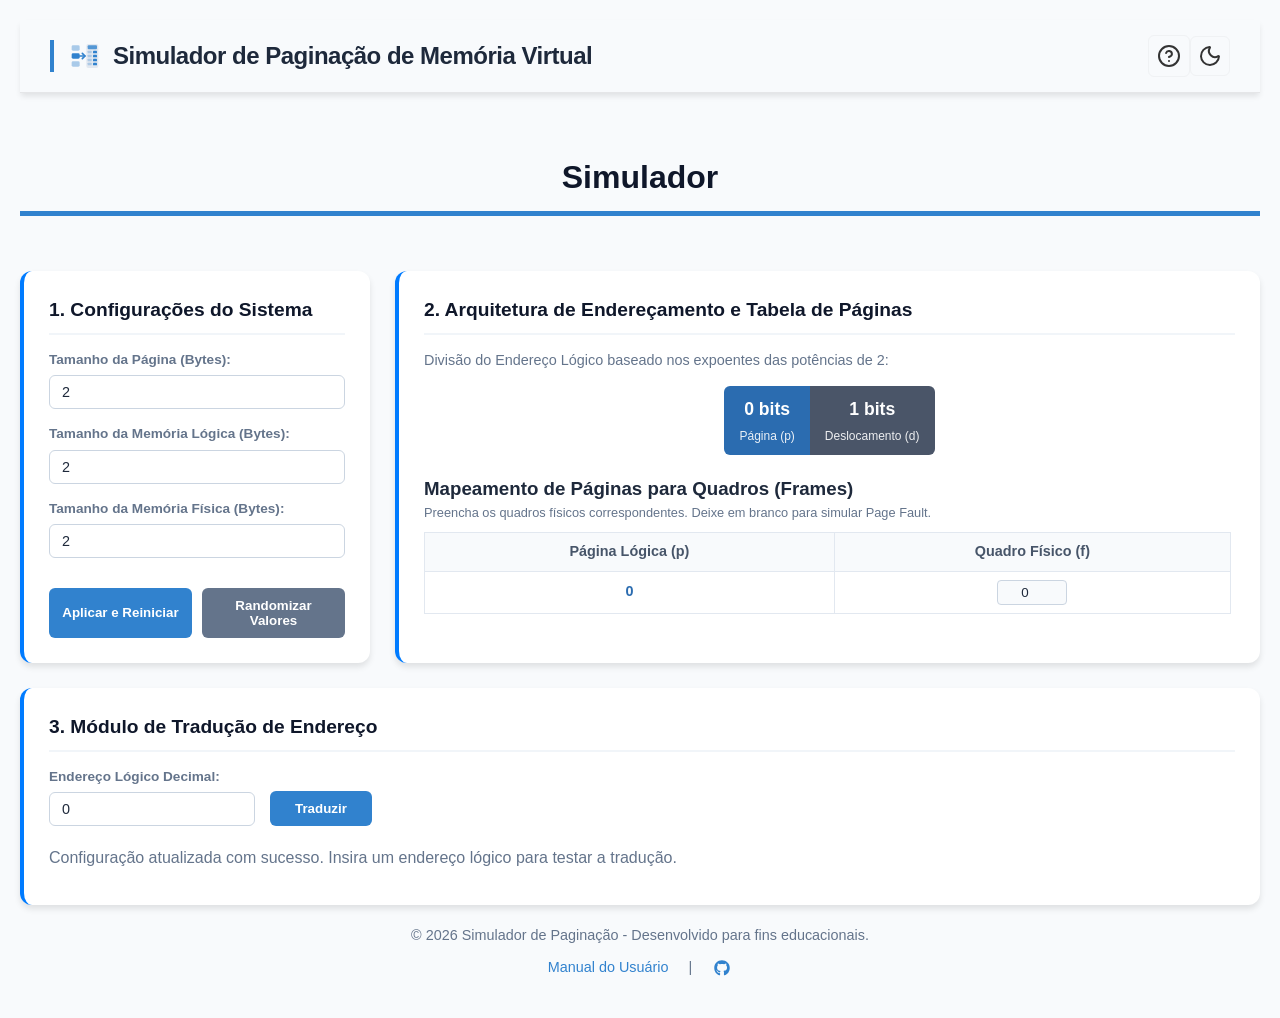
==== commit 672dbb17: "Adiciona título em index" ====
--- a/src/index.html
+++ b/src/index.html
@@ -96,6 +96,8 @@
         </button>
       </div>
     </header>
+    <main class="manual-layout">
+    <h2 class="manual-title" style="text-align: center">Simulador</h2>
     <div class="dashboard">
       <div class="card">
         <h2>1. Configurações do Sistema</h2>
@@ -237,6 +239,7 @@
       </div>
       <hr style="border: none; border-top: 2px solid var(--card-header-border); margin-bottom: 25px;">
     </template>
+    </main>
 
     <script src="app.js"></script>
 
--- a/src/style.css
+++ b/src/style.css
@@ -284,7 +284,6 @@
   opacity: 0.9;
 }
 
-/* Controla a rolagem e mantém a consistência */
 .table-container {
   margin-top: 20px;
   max-height: 280px; 
@@ -490,7 +489,6 @@
   flex: 1;
 }
 
-/* Customização de Scrollbar */
 .table-container::-webkit-scrollbar {
   width: 8px;              
   height: 8px;              
@@ -509,16 +507,13 @@
   scrollbar-color: var(--input-border) var(--card-bg);
 }
 
-/* ==========================================================================
-   COMPUTADOR (ALINHAMENTO EM GRID EQUILIBRADO >= 900px)
-   ========================================================================== */
 @media (min-width: 900px) {
   .dashboard {
     display: grid !important;
     grid-template-columns: 350px 1fr !important;
-    grid-auto-rows: minmax(min-content, max-content) !important; /* Faz a linha se moldar dinamicamente ao conteúdo */
+    grid-auto-rows: minmax(min-content, max-content) !important; 
     gap: 25px !important;
-    align-items: stretch !important; /* Força os dois cards a terem EXATAMENTE a mesma altura no cenário base */
+    align-items: stretch !important; 
   }
 
   .dashboard > .card:nth-child(1) {
@@ -527,8 +522,8 @@
     display: flex;
     flex-direction: column;
     justify-content: flex-start;
-    height: 100% !important; /* Mantém os tamanhos perfeitamente idênticos */
-    max-height: 400px !important; /* Limita uma altura máxima confortável para que ele pare de crescer e não deforme quando o Card 2 expandir com muitas linhas */
+    height: 100% !important; 
+    max-height: 400px !important; 
   }
 
   .dashboard > .card:nth-child(2) {
@@ -703,4 +698,12 @@
   50% {
     box-shadow: 0 0 15px rgba(49, 130, 206, 0.6);
   }
+}
+
+.form-group input:focus,
+.input-frame:focus {
+  outline: none;
+  border-color: var(--btn-bg) !important;
+  box-shadow: 0 0 0 3px rgba(49, 130, 206, 0.2);
+  transition: all 0.2s ease;
 }
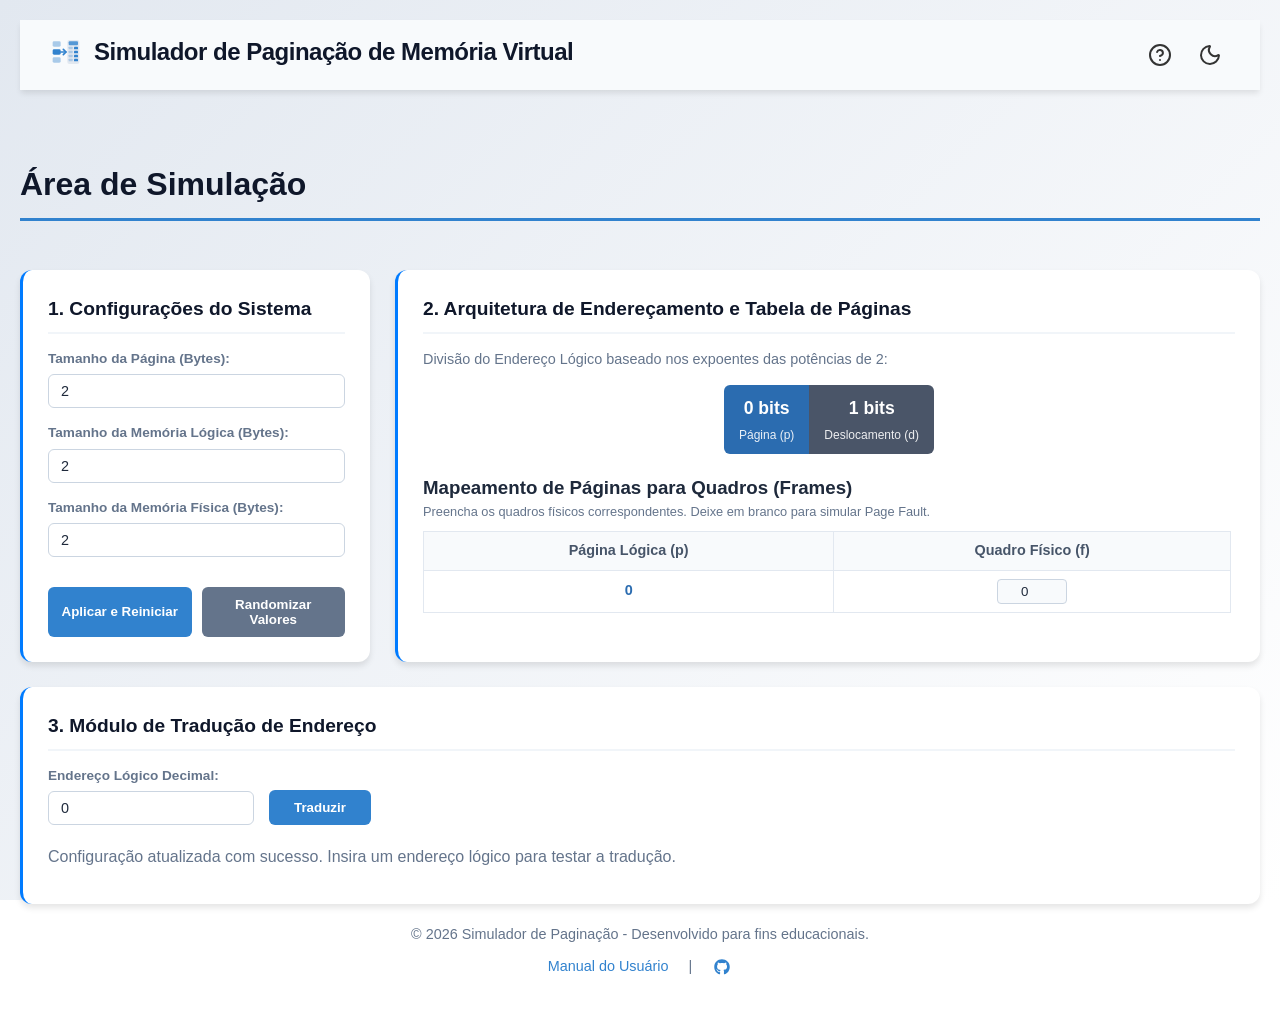
==== commit f2e107d9: "Atualiza o visual e correções" ====
--- a/src/index.html
+++ b/src/index.html
@@ -15,43 +15,45 @@
   <body>
     <header>
       
-      <h1>
-  <svg xmlns="http://www.w3.org/2000/svg" viewBox="0 0 48 48" class="header-icon">
-    <defs>
-      <style>
-        :root {
-          --icon-accent: #3182ce;
-          --icon-muted: #e2e8f0;
-        }
-        @media (prefers-color-scheme: dark) {
+   <a href="index.html" style="text-decoration: none; color: inherit; display: inline-block;">
+  <h1>
+    <svg xmlns="http://www.w3.org/2000/svg" viewBox="0 0 48 48" class="header-icon">
+      <defs>
+        <style>
           :root {
-            --icon-accent: #63b3ed;
-            --icon-muted: #2d3748;
+            --icon-accent: #3182ce;
+            --icon-muted: #e2e8f0;
           }
-        }
-        .accent { fill: var(--icon-accent); }
-        .muted { fill: var(--icon-muted); }
-        .arrow-stroke { stroke: var(--icon-accent); stroke-width: 2.5; stroke-linecap: round; stroke-linejoin: round; fill: none; }
-      </style>
-    </defs>
-    <rect x="4" y="8" width="12" height="8" rx="2" class="accent" opacity="0.4" />
-    <rect x="4" y="32" width="12" height="8" rx="2" class="accent" opacity="0.4" />
-    <rect x="4" y="20" width="12" height="8" rx="2" class="accent" />
-    <path d="M16 24 h8" class="arrow-stroke" />
-    <path d="M20 20 l4 4 l-4 4" class="arrow-stroke" />
-    <rect x="26" y="6" width="18" height="36" rx="3" class="muted" />
-    <rect x="28" y="8" width="14" height="6" rx="1.5" class="accent" opacity="0.8" />
-    <rect x="28" y="16" width="6" height="4" rx="1" class="accent" opacity="0.3" /> 
-    <rect x="36" y="16" width="6" height="4" rx="1" class="accent" />
-    <rect x="28" y="22" width="6" height="4" rx="1" class="accent" opacity="0.3" /> 
-    <rect x="36" y="22" width="6" height="4" rx="1" class="accent" />
-    <rect x="28" y="28" width="6" height="4" rx="1" class="accent" opacity="0.3" /> 
-    <rect x="36" y="28" width="6" height="4" rx="1" class="accent" />
-    <rect x="28" y="34" width="6" height="4" rx="1" class="accent" opacity="0.3" /> 
-    <rect x="36" y="34" width="6" height="4" rx="1" class="accent" />
-  </svg>
-  Simulador de Paginação de Memória Virtual
-</h1>
+          @media (prefers-color-scheme: dark) {
+            :root {
+              --icon-accent: #63b3ed;
+              --icon-muted: #2d3748;
+            }
+          }
+          .accent { fill: var(--icon-accent); }
+          .muted { fill: var(--icon-muted); }
+          .arrow-stroke { stroke: var(--icon-accent); stroke-width: 2.5; stroke-linecap: round; stroke-linejoin: round; fill: none; }
+        </style>
+      </defs>
+      <rect x="4" y="8" width="12" height="8" rx="2" class="accent" opacity="0.4" />
+      <rect x="4" y="32" width="12" height="8" rx="2" class="accent" opacity="0.4" />
+      <rect x="4" y="20" width="12" height="8" rx="2" class="accent" />
+      <path d="M16 24 h8" class="arrow-stroke" />
+      <path d="M20 20 l4 4 l-4 4" class="arrow-stroke" />
+      <rect x="26" y="6" width="18" height="36" rx="3" class="muted" />
+      <rect x="28" y="8" width="14" height="6" rx="1.5" class="accent" opacity="0.8" />
+      <rect x="28" y="16" width="6" height="4" rx="1" class="accent" opacity="0.3" /> 
+      <rect x="36" y="16" width="6" height="4" rx="1" class="accent" />
+      <rect x="28" y="22" width="6" height="4" rx="1" class="accent" opacity="0.3" /> 
+      <rect x="36" y="22" width="6" height="4" rx="1" class="accent" />
+      <rect x="28" y="28" width="6" height="4" rx="1" class="accent" opacity="0.3" /> 
+      <rect x="36" y="28" width="6" height="4" rx="1" class="accent" />
+      <rect x="28" y="34" width="6" height="4" rx="1" class="accent" opacity="0.3" /> 
+      <rect x="36" y="34" width="6" height="4" rx="1" class="accent" />
+    </svg>
+    Simulador de Paginação de Memória Virtual
+  </h1>
+</a>
 
       <div class="theme-toggle-container">
         <a href="ajuda.html" class="btn-theme" title="Como Funciona?">
@@ -97,7 +99,7 @@
       </div>
     </header>
     <main class="manual-layout">
-    <h2 class="manual-title" style="text-align: center">Simulador</h2>
+    <h2 class="manual-title" style="text-align: center">Área de Simulação</h2>
     <div class="dashboard">
       <div class="card">
         <h2>1. Configurações do Sistema</h2>
--- a/src/style.css
+++ b/src/style.css
@@ -1,17 +1,16 @@
 :root {
+  --bg-gradient-start: #e2e8f0;
+  --bg-gradient-end: #ffffff;
   --bg-color: #f8fafc;
   --card-bg: #ffffff;
   --text-main: #1e293b;
   --text-muted: #64748b;
   --accent-color: #007bff;
-
   --logic-color: #2b6cb0;
   --physical-color: #2f855a;
   --offset-color: #4a5568;
-
   --border-radius: 8px;
   --border-style: 1px solid #e2e8f0;
-
   --header-title: #0f172a;
   --card-header-border: #f1f5f9;
   --input-border: #cbd5e1;
@@ -24,23 +23,22 @@
 }
 
 body.dark-mode {
+  --bg-gradient-start: #0b0f17;
+  --bg-gradient-end: #1a2333;
   --bg-color: #0b0f17;
   --card-bg: #141b27;
   --text-main: #cbd5e1;
   --text-muted: #64748b;
   --border-style: 1px solid #1e293b;
-
   --header-title: #e2e8f0;
   --card-header-border: #1e293b;
   --input-border: #2d3748;
   --th-bg: #141b27;
   --th-text: #64748b;
   --binary-bg: #0b0f17;
-
   --btn-bg: #2b6cb0;
   --btn-hover: #2c5282;
   --btn-text: #ffffff;
-
   --logic-color: #4a7bb0;
   --physical-color: #417a5a;
   --offset-color: #2a4167;
@@ -53,12 +51,14 @@
   font-family: "Segoe UI", Tahoma, Geneva, Verdana, sans-serif;
   transition:
     background-color 0.3s ease,
+    background-image 0.3s ease,
     color 0.3s ease,
     border-color 0.3s ease;
 }
 
 body {
-  background-color: var(--bg-color);
+  background-image: linear-gradient(135deg, var(--bg-gradient-start) 0%, var(--bg-gradient-end) 100%);
+  background-attachment: fixed;
   color: var(--text-main);
   padding: 20px;
   line-height: 1.5;
@@ -68,43 +68,54 @@
 }
 
 header {
-  display: flex;
-  justify-content: space-between;
-  align-items: center;
-  padding: 15px 30px;
-  background-color: #0b0f17;
-  border-bottom: 2px solid var(--border-color);
+  display: grid !important;
+  grid-template-columns: 1fr auto !important;
+  align-items: center !important;
+  align-content: center !important;
+  padding: 0 30px !important;
+  height: 70px !important;
+  background-color: #0b0f17 !important;
+  border: none !important;
   box-shadow: 0 4px 6px -1px rgba(0, 0, 0, 0.1);
   position: sticky;
   top: 0;
   z-index: 1000;
   margin-bottom: 40px;
+  box-sizing: border-box !important;
 }
 
 header h1 {
-  margin: 0;
+  white-space: nowrap;
   font-size: 1.5rem;
-  color: var(--text-main);
-  white-space: nowrap;
-  border-left: 4px solid var(--btn-bg);
-  padding-left: 15px;
-  
-  /* ---- ADICIONADO PARA ALINHAMENTO DO ÍCONE NO H1 ---- */
+  padding: 0 !important;
+  margin: 0 !important;
   display: inline-flex !important;
   align-items: center !important;
   gap: 12px !important;
-}
-
-/* ---- ADICIONADO PARA CONTROLAR O TAMANHO DO ÍCONE DO H1 ---- */
+  height: 100% !important;
+  line-height: 1 !important;
+}
+
+header h1 a {
+  display: inline-flex !important;
+  align-items: center !important;
+  gap: 12px !important;
+  text-decoration: none !important;
+  color: inherit !important;
+  height: 100% !important;
+}
+
 .header-icon {
   width: 32px !important;
   height: 32px !important;
   flex-shrink: 0;
+  display: inline-block !important;
+  vertical-align: middle;
 }
 
 body:not(.dark-mode) header {
-  background-color: #f8fafc;
-  border-bottom: 1px solid rgba(0, 0, 0, 0.08);
+  background-color: #f8fafc !important;
+  border: none !important;
 }
 
 h1 {
@@ -117,47 +128,63 @@
 }
 
 header p {
-  color: var(--text-muted);
-  font-size: 0.95rem;
+  display: none !important;
 }
 
 .theme-toggle-container {
   margin: 0;
-  display: flex;
-  align-items: center;
-}
-
-.btn-theme {
-  width: auto !important;
-  background-color: #f8fafc !important;
-  border: 1px solid #f0f2f4 !important;
+  display: flex !important;
+  flex-direction: row !important;
+  align-items: center !important;
+  justify-content: flex-end !important;
+  gap: 10px;
+  height: 100% !important;
+}
+
+.btn-theme, 
+.theme-toggle-container button.btn-theme, 
+.theme-toggle-container a {
+  width: 40px !important;
+  height: 40px !important;
+  background-color: transparent !important;
+  border: none !important;
+  outline: none !important;
   color: #333333 !important;
-  padding: 8px;
-  border-radius: 6px;
+  padding: 0 !important;
+  border-radius: 6px !important;
   cursor: pointer;
-  display: flex;
-  align-items: center;
-  justify-content: center;
-}
-
-.btn-theme:hover {
-  background-color: #f1f5f9 !important;
-  border-color: #94a3b8 !important;
+  display: flex !important;
+  align-items: center !important;
+  justify-content: center !important;
+  box-sizing: border-box !important;
+  transition: background-color 0.2s ease, transform 0.1s ease;
+}
+
+.btn-theme:hover, 
+.theme-toggle-container button.btn-theme:hover, 
+.theme-toggle-container a:hover {
+  background-color: rgba(0, 0, 0, 0.06) !important;
   color: #1e293b !important;
-}
-
-body.dark-mode .btn-theme {
+  border: none !important;
+}
+
+body.dark-mode .btn-theme,
+body.dark-mode .theme-toggle-container button.btn-theme,
+body.dark-mode .theme-toggle-container a {
   background-color: transparent !important;
-  border: var(--border-style) !important;
+  border: none !important;
   color: var(--text-main) !important;
 }
 
-body.dark-mode .btn-theme:hover {
-  background-color: rgba(255, 255, 255, 0.1) !important;
-  border-color: var(--text-muted) !important;
-}
-
-/* Layout Estrutural Padrão (Mobile First) */
+body.dark-mode .btn-theme:hover,
+body.dark-mode .theme-toggle-container button.btn-theme:hover,
+body.dark-mode .theme-toggle-container a:hover,
+body.dark-mode .btn-utility:hover {
+  background-color: rgba(255, 255, 255, 0.12) !important;
+  color: #ffffff !important;
+  border: none !important;
+}
+
 .dashboard {
   display: flex;
   flex-direction: column;
@@ -173,7 +200,7 @@
   padding: 25px;
   border-radius: 12px;
   box-shadow: 0 4px 6px rgba(0, 0, 0, 0.1);
-  border-left: 4px solid var(--accent-color);
+  border-left: 3px solid var(--accent-color);
   width: 100%;
 }
 
@@ -388,15 +415,26 @@
   color: var(--text-muted);
 }
 
+main > h1, 
+.dashboard ~ h1,
+h1:not(header h1) {
+  text-align: left !important;
+  width: 100%;
+  max-width: 1300px;
+  margin: 0 auto 24px auto;
+  padding-bottom: 10px;
+  border-bottom: 3px solid var(--btn-bg);
+}
+
 .manual-title {
-  text-align: center;
+  text-align: left !important;
   font-size: 2rem;
   color: var(--header-title);
-  margin-top: 20px;
-  margin-bottom: 30px;
+  margin-top: 30px;
+  margin-bottom: 24px;
   padding-bottom: 10px;
-  border-bottom: 5px solid var(--btn-bg);
-  display: inline-block;
+  border-bottom: 3px solid var(--btn-bg);
+  display: block !important;
   width: 100%;
 }
 
@@ -417,27 +455,6 @@
 
 .card p {
   margin-bottom: 10px;
-}
-
-.theme-toggle-container button.btn-theme {
-  width: 40px !important;
-  height: 40px !important;
-  padding: 0 !important;
-  display: flex;
-  align-items: center;
-  justify-content: center;
-  border-radius: 6px;
-  cursor: pointer;
-  background-color: #f0f2f4;
-  border: 1px solid #cbd5e1;
-  color: #333333;
-  transition: all 0.2s;
-}
-
-body.dark-mode .theme-toggle-container button.btn-theme {
-  background-color: transparent;
-  border: 1px solid #1e293b;
-  color: #cbd5e1;
 }
 
 footer {
@@ -464,6 +481,16 @@
   margin: 0 10px;
   display: inline-flex;
   align-items: center;
+  transition: color 0.2s ease;
+}
+
+.footer-links a:hover {
+  color: var(--btn-hover);
+  text-decoration: none;
+}
+
+body.dark-mode .footer-links a:hover {
+  color: #e2e8f0;
 }
 
 .footer-links a svg {
@@ -477,6 +504,10 @@
 .footer-links a:hover svg {
   fill: var(--btn-hover);
   transform: scale(1.1);
+}
+
+body.dark-mode .footer-links a:hover svg {
+  fill: #e2e8f0;
 }
 
 .manual-layout {
@@ -507,6 +538,105 @@
   scrollbar-color: var(--input-border) var(--card-bg);
 }
 
+.form-group input:focus,
+.input-frame:focus {
+  outline: none;
+  border-color: var(--btn-bg) !important;
+  box-shadow: 0 0 0 3px rgba(49, 130, 206, 0.2);
+  transition: all 0.2s ease;
+}
+
+.visual-flow {
+  display: flex;
+  flex-direction: column;
+  align-items: center;
+}
+
+.visual-flow > div,
+.visual-flow > span,
+.visual-flow > svg,
+.visual-flow > .bit-box-container {
+  opacity: 0;
+  transform: translateY(-10px);
+  animation: fade-in-drop 0.4s cubic-bezier(0.16, 1, 0.3, 1) forwards;
+}
+
+.visual-flow > div:nth-child(1) {
+  animation-delay: 0.1s;
+}
+
+.visual-flow > span:nth-child(2),
+.visual-flow > svg:nth-child(2) {
+  animation-delay: 0.3s;
+}
+
+.visual-flow > div:nth-child(3),
+.visual-flow > .bit-box-container:nth-child(3) {
+  animation-delay: 0.5s;
+}
+
+.visual-flow > div:nth-child(4) {
+  animation-delay: 0.8s;
+}
+
+.visual-flow > div:nth-child(5) {
+  animation-delay: 1.1s;
+}
+
+.visual-flow > span:nth-child(6),
+.visual-flow > svg:nth-child(6) {
+  animation-delay: 1.3s;
+}
+
+.visual-flow > div:nth-child(7) {
+  animation: 
+    fade-in-drop 0.5s cubic-bezier(0.16, 1, 0.3, 1) 1.5s forwards,
+    pulse-glow 2s infinite ease-in-out 2s;
+}
+
+.fluxo-seta {
+  color: var(--accent-color);
+  font-size: 1.4rem;
+  user-select: none;
+  font-family: sans-serif;
+}
+
+@keyframes fade-in-drop {
+  to {
+    opacity: 1;
+    transform: translateY(0);
+  }
+}
+
+@keyframes pulse-glow {
+  0%, 100% {
+    box-shadow: 0 0 5px rgba(49, 130, 206, 0.2);
+  }
+  50% {
+    box-shadow: 0 0 15px rgba(49, 130, 206, 0.6);
+  }
+}
+
+@keyframes pulse-highlight {
+  0% { background-color: rgba(0, 123, 255, 0.4); transform: scale(1.02); }
+  50% { background-color: rgba(0, 123, 255, 0.2); }
+  100% { background-color: transparent; transform: scale(1); }
+}
+
+.row-flash {
+  animation: pulse-highlight 1.8s ease-in-out;
+  border: 2px solid var(--accent-color) !important;
+}
+
+@keyframes slide-up {
+  from { opacity: 0; transform: translateY(15px); }
+  to { opacity: 1; transform: translateY(0); }
+}
+
+.visual-flow {
+  animation: slide-up 0.4s cubic-bezier(0.16, 1, 0.3, 1) forwards;
+}
+
 @media (min-width: 900px) {
   .dashboard {
     display: grid !important;
@@ -542,49 +672,122 @@
 
 @media (max-width: 768px) {
   body {
-    padding: 10px;
+    padding: 12px;
     display: flex; 
     overflow-x: hidden;
   }
 
   header {
-    flex-direction: column !important;
-    gap: 15px !important;
-    padding: 15px !important;
-    text-align: center !important;
-  }
-
-  header h1 {
-    white-space: normal !important;
-    font-size: 1.2rem !important;
-    border-left: none !important;
-    border-bottom: 3px solid var(--btn-bg) !important;
-    padding-left: 0 !important;
-    padding-bottom: 8px !important;
-    
+    display: grid !important;
+    grid-template-columns: 1fr auto !important;
+    align-items: center !important; 
+    align-content: center !important;
+    padding: 0 12px !important;       
+    margin-top: 0 !important;
+    margin-bottom: 20px !important; 
+    width: 100% !important;
+    height: 55px !important;        
+    box-sizing: border-box !important;
+    border: none !important;
+  }
+
+  header h1, header h1 a {
+    font-size: 0.88rem !important; 
+    white-space: nowrap !important;
+    border: none !important; 
+    padding: 0 !important;
+    margin: 0 !important;
     display: flex !important;
     flex-direction: row !important;
+    align-items: center !important;
+    align-content: center !important;
+    gap: 6px !important;
+    height: 100% !important;        
+    text-decoration: none !important;
+    color: inherit !important;
+    line-height: 1 !important;       
+  }
+
+  .header-icon {
+    width: 20px !important;
+    height: 20px !important;
+    flex-shrink: 0 !important;
+    display: inline-block !important;
+    margin: 0 !important;
+    padding: 0 !important;
+  }
+
+  .theme-toggle-container {
+    display: flex !important;
+    flex-direction: row !important;
+    align-items: center !important;
+    justify-content: flex-end !important;
+    gap: 6px !important;
+    margin: 0 !important;
+    padding: 0 !important;
+    height: 100% !important;
+  }
+
+  .theme-toggle-container button.btn-theme,
+  .theme-toggle-container .btn-theme,
+  .theme-toggle-container a {
+    width: 32px !important;
+    height: 32px !important;
+    padding: 0 !important;
+    margin: 0 !important;
+    display: flex !important;
+    align-items: center !important;
     justify-content: center !important;
-    align-items: center !important;
-    gap: 12px !important;
+    box-sizing: border-box !important;
+    border-radius: 6px !important;
+    background-color: transparent !important;
+    border: none !important;
   }
 
   .dashboard, .manual-layout {
     display: flex !important;
     flex-direction: column !important;
-    gap: 15px !important;
-    padding: 0 5px !important;
+    gap: 16px !important;
+    padding: 0 !important;
   }
 
   .card {
-    padding: 15px !important;
+    padding: 18px !important;
+    border-radius: 10px !important;
     min-height: auto !important;
+  }
+
+  .card h2 {
+    font-size: 1.05rem !important;
+    padding-bottom: 6px !important;
+  }
+
+  .card .btn {
+    width: 100% !important;
+    display: block !important;
+    font-size: 0.85rem !important;
+    padding: 10px 5px !important;
+    margin-bottom: 10px !important;
+  }
+
+  .card form div:has(.btn) {
+    display: flex !important;
+    flex-direction: row !important;
+    flex-wrap: wrap !important;
+    justify-content: space-between !important;
+    gap: 10px !important;
+    width: 100% !important;
+  }
+
+  .card form div:has(.btn) .btn {
+    flex: 1 1 45% !important;
+    margin-bottom: 0 !important;
   }
 
   .translation-trigger {
     flex-direction: column;
     align-items: stretch;
-    gap: 10px;
+    gap: 12px;
     max-width: 100%;
   }
 
@@ -597,113 +800,27 @@
 
   .bit-box-container {
     flex-wrap: wrap;
+    gap: 4px;
   }
   .bit-chunk {
     flex: 1 1 120px;
+    font-size: 1rem !important;
+    padding: 8px !important;
   }
   .chunk-p { border-radius: 6px 6px 0 0; }
   .chunk-d { border-radius: 0 0 6px 6px; }
 
+  main > h1,
+  h1:not(header h1),
   .manual-title {
-    font-size: 1.6rem !important;
-  }
-}
-
-@keyframes pulse-highlight {
-  0% { background-color: rgba(0, 123, 255, 0.4); transform: scale(1.02); }
-  50% { background-color: rgba(0, 123, 255, 0.2); }
-  100% { background-color: transparent; transform: scale(1); }
-}
-
-.row-flash {
-  animation: pulse-highlight 1.8s ease-in-out;
-  border: 2px solid var(--accent-color) !important;
-}
-
-@keyframes slide-up {
-  from { opacity: 0; transform: translateY(15px); }
-  to { opacity: 1; transform: translateY(0); }
-}
-
-.visual-flow {
-  animation: slide-up 0.4s cubic-bezier(0.16, 1, 0.3, 1) forwards;
-}
-
-.fluxo-seta {
-  color: var(--accent-color);
-  font-size: 1.4rem;
-  user-select: none;
-  font-family: sans-serif;
-}
-.visual-flow {
-  display: flex;
-  flex-direction: column;
-  align-items: center;
-}
-
-.visual-flow > div,
-.visual-flow > span,
-.visual-flow > svg,
-.visual-flow > .bit-box-container {
-  opacity: 0;
-  transform: translateY(-10px);
-  animation: fade-in-drop 0.4s cubic-bezier(0.16, 1, 0.3, 1) forwards;
-}
-
-.visual-flow > div:nth-child(1) {
-  animation-delay: 0.1s;
-}
-
-.visual-flow > span:nth-child(2),
-.visual-flow > svg:nth-child(2) {
-  animation-delay: 0.3s;
-}
-
-.visual-flow > div:nth-child(3),
-.visual-flow > .bit-box-container:nth-child(3) {
-  animation-delay: 0.5s;
-}
-
-.visual-flow > div:nth-child(4) {
-  animation-delay: 0.8s;
-}
-
-.visual-flow > div:nth-child(5) {
-  animation-delay: 1.1s;
-}
-
-.visual-flow > span:nth-child(6),
-.visual-flow > svg:nth-child(6) {
-  animation-delay: 1.3s;
-}
-
-.visual-flow > div:nth-child(7) {
-  animation: 
-    fade-in-drop 0.5s cubic-bezier(0.16, 1, 0.3, 1) 1.5s forwards,
-    pulse-glow 2s infinite ease-in-out 2s;
-}
-
-
-@keyframes fade-in-drop {
-  to {
-    opacity: 1;
-    transform: translateY(0);
-  }
-}
-
-@keyframes pulse-glow {
-  0%, 100% {
-    box-shadow: 0 0 5px rgba(49, 130, 206, 0.2);
-  }
-  50% {
-    box-shadow: 0 0 15px rgba(49, 130, 206, 0.6);
-  }
-}
-
-.form-group input:focus,
-.input-frame:focus {
-  outline: none;
-  border-color: var(--btn-bg) !important;
-  box-shadow: 0 0 0 3px rgba(49, 130, 206, 0.2);
-  transition: all 0.2s ease;
+    font-size: 1.4rem !important;
+    text-align: left !important;
+    margin-top: 15px !important;
+    margin-bottom: 20px !important;
+    padding-bottom: 8px !important;
+    border-bottom: 1px solid var(--card-header-border) !important;
+    display: block !important;
+    width: 100% !important;
+    padding-left: 4px;
+  }
 }
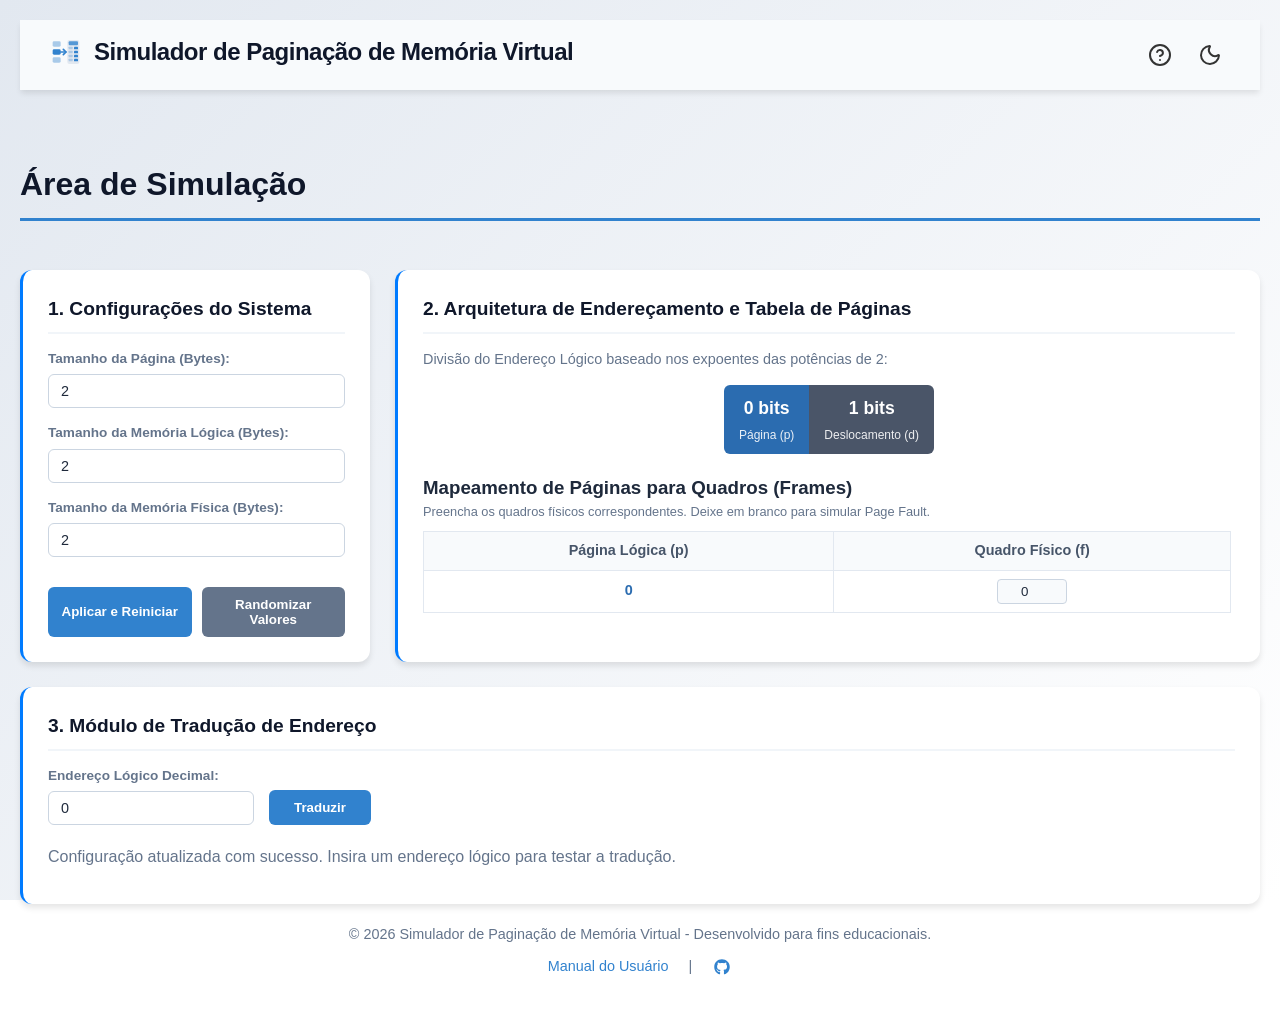
==== commit 835b553f: "Corrige texto" ====
--- a/src/index.html
+++ b/src/index.html
@@ -274,7 +274,7 @@
     </script>
     <footer>
       <p>
-        &copy; 2026 Simulador de Paginação - Desenvolvido para fins
+        &copy; 2026 Simulador de Paginação de Memória Virtual - Desenvolvido para fins
         educacionais.
       </p>
       <div class="footer-links">
